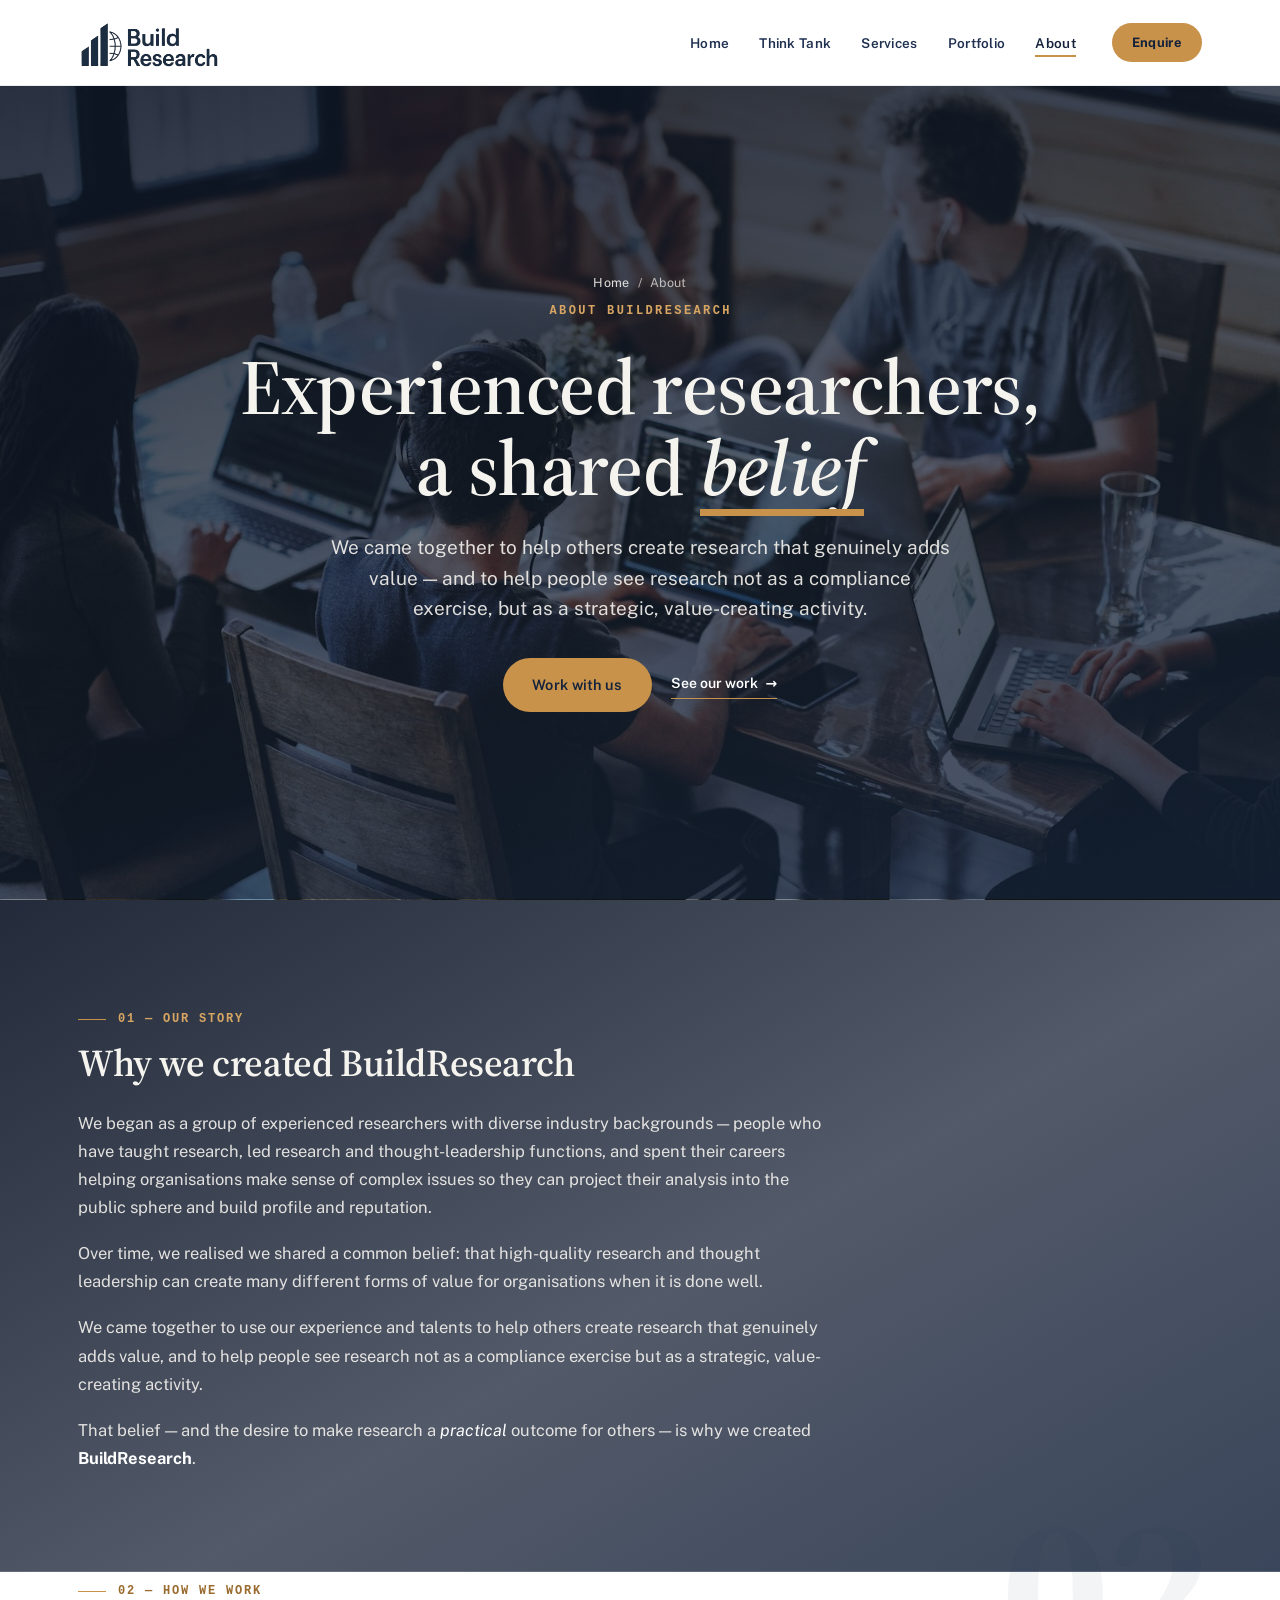
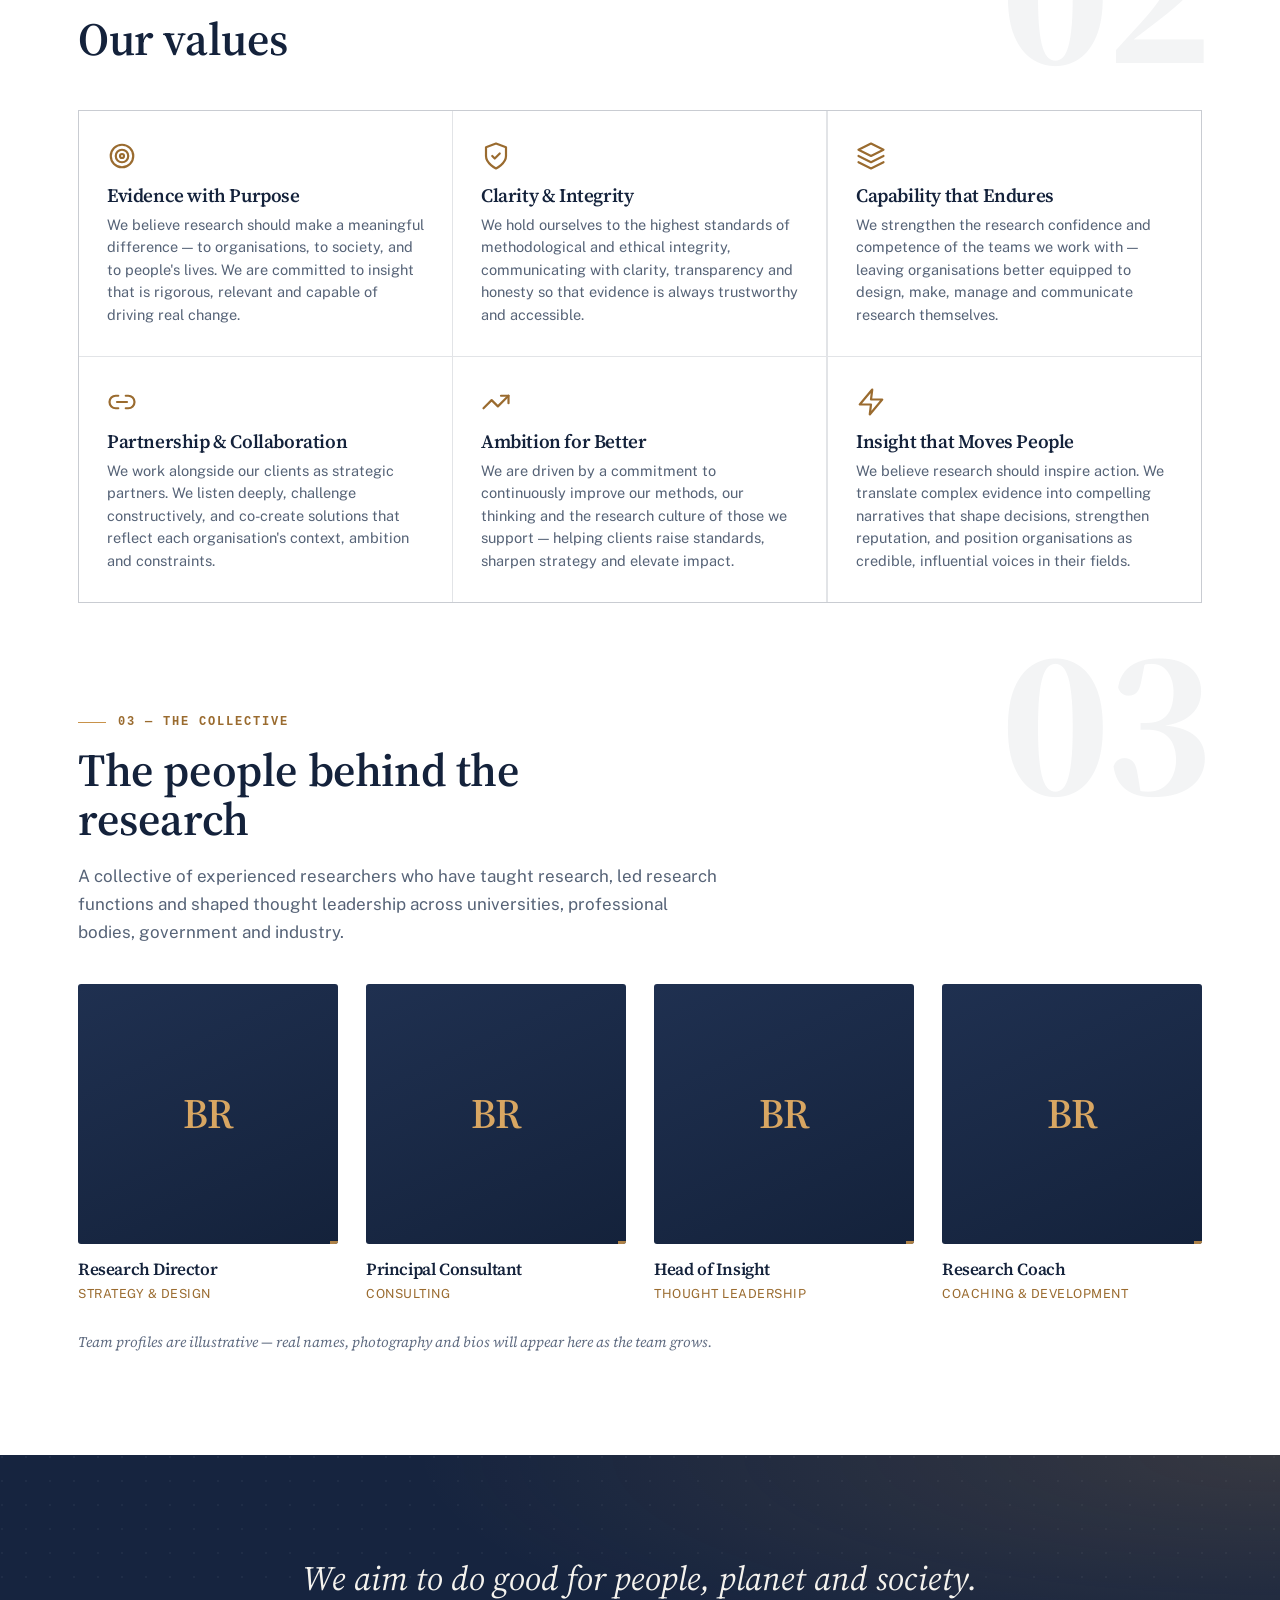
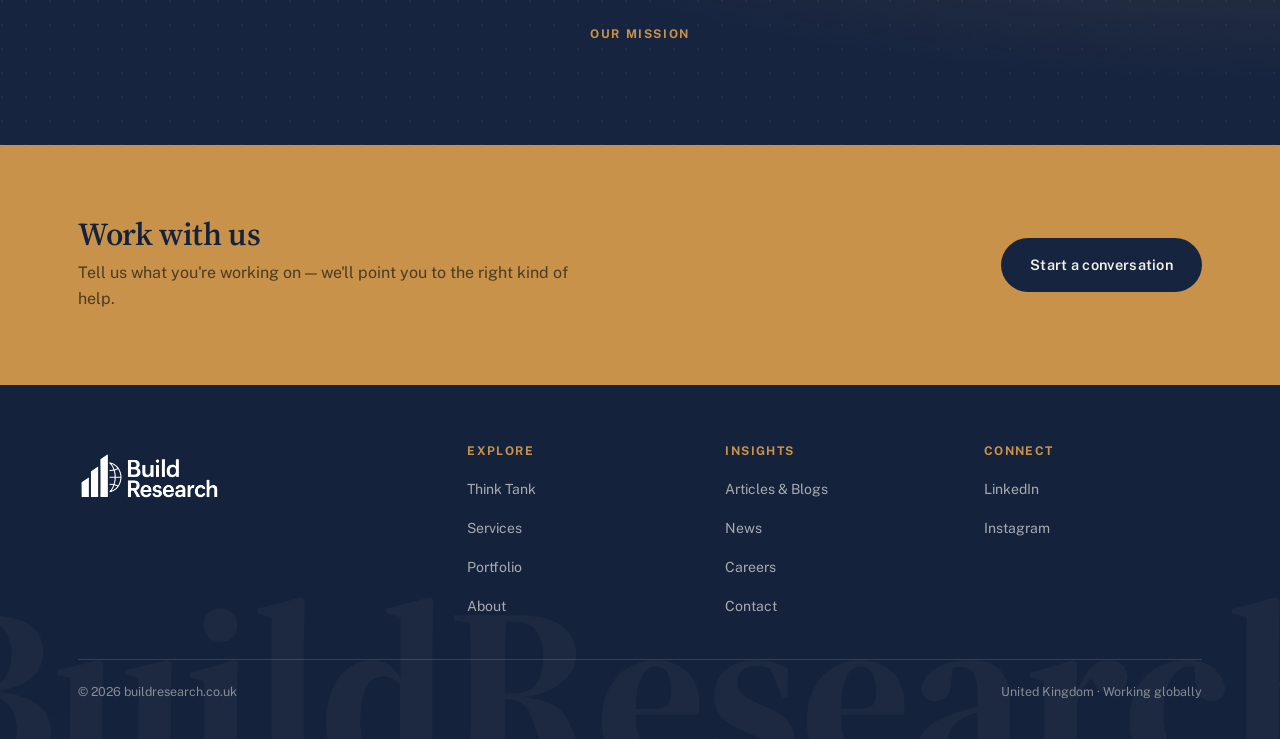
==== about.html @ b836cf0b "Initial commit: BuildResearch marketing site Static multi-page site (home, services, portfolio, abou" ====
<!DOCTYPE html>
<html lang="en">
<head>
  <meta charset="utf-8">
  <meta name="viewport" content="width=device-width, initial-scale=1">
  <title>About — BuildResearch</title>
  <meta name="description" content="Our story and values. BuildResearch began as a group of experienced researchers united by a belief: that high-quality research and thought leadership creates lasting value.">
  <meta name="theme-color" content="#16243F">
  <link rel="icon" href="assets/favicon.svg" type="image/svg+xml">
  <link rel="preconnect" href="https://fonts.googleapis.com">
  <link rel="preconnect" href="https://fonts.gstatic.com" crossorigin>
  <link rel="preload" as="image" href="assets/images/story.jpg" fetchpriority="high">
  <link href="https://fonts.googleapis.com/css2?family=Source+Serif+4:ital,opsz,wght@0,8..60,400;0,8..60,500;0,8..60,600;0,8..60,700;1,8..60,400;1,8..60,500&family=Public+Sans:wght@400;500;600;700&display=swap" rel="stylesheet">
  <link rel="stylesheet" href="css/styles.css">
</head>
<body>
  <a class="skip-link" href="#main">Skip to content</a>
  <div class="scroll-progress" aria-hidden="true"></div>

  <!-- ============ HEADER ============ -->
  <header class="site-header">
    <div class="container">
      <nav class="nav" aria-label="Primary">
        <a class="brand" href="index.html" aria-label="BuildResearch home">
          <img class="brand__logo" src="assets/logo.png" alt="BuildResearch logo" width="556" height="228">
        </a>
        <button class="nav__toggle" aria-label="Open menu" aria-controls="menu" aria-expanded="false">
          <span aria-hidden="true"></span>
        </button>
        <div class="nav__menu" id="menu">
          <ul class="nav__links">
            <li><a href="index.html">Home</a></li>
            <li><a href="think-tank.html">Think Tank</a></li>
            <li><a href="services.html">Services</a></li>
            <li><a href="portfolio.html">Portfolio</a></li>
            <li><a href="about.html" aria-current="page">About</a></li>
          </ul>
          <a class="nav__cta" href="contact.html">Enquire</a>
        </div>
      </nav>
    </div>
  </header>

  <main id="main">

    <!-- ============ HERO (centered, full-bleed image) ============ -->
    <section class="hero hero--center hero--image">
      <div class="container">
        <div class="hero__main">
          <p class="crumb"><a href="index.html">Home</a> <span aria-hidden="true">/</span> About</p>
          <p class="eyebrow">About BuildResearch</p>
          <h1 class="hero__title">Experienced researchers, a shared <span class="u-draw">belief</span></h1>
          <p class="hero__lead">We came together to help others create research that genuinely adds value — and to help people see research not as a compliance exercise, but as a strategic, value-creating activity.</p>
          <div class="hero__actions">
            <a class="btn btn--gold" href="contact.html">Work with us</a>
            <a class="link-gold link-gold--light" href="portfolio.html">See our work <span aria-hidden="true">→</span></a>
          </div>
        </div>
      </div>
    </section>

    <!-- ============ OUR STORY ============ -->
    <section class="section section--media" style="--bg:url('assets/images/whyus.jpg')">
      <div class="container">
        <div class="split split--media-right">
          <div class="reveal-left">
            <span class="s-index">01 — Our story</span>
            <h2 class="section-title" style="margin:14px 0 24px;">Why we created BuildResearch</h2>
            <div class="prose">
              <p>We began as a group of experienced researchers with diverse industry backgrounds — people who have taught research, led research and thought-leadership functions, and spent their careers helping organisations make sense of complex issues so they can project their analysis into the public sphere and build profile and reputation.</p>
              <p>Over time, we realised we shared a common belief: that high-quality research and thought leadership can create many different forms of value for organisations when it is done well.</p>
              <p>We came together to use our experience and talents to help others create research that genuinely adds value, and to help people see research not as a compliance exercise but as a strategic, value-creating activity.</p>
              <p>That belief — and the desire to make research a <em>practical</em> outcome for others — is why we created <strong>BuildResearch</strong>.</p>
            </div>
          </div>
        </div>
      </div>
    </section>

    <!-- ============ VALUES (icons) ============ -->
    <section class="section" style="padding-top:0;">
      <div class="container">
        <div class="s-head reveal">
          <div class="s-head__main">
            <span class="s-index">02 — How we work</span>
            <h2>Our values</h2>
          </div>
          <span class="s-ghost" aria-hidden="true">02</span>
        </div>
        <div class="values">
          <div class="value reveal">
            <span class="v-ic"><svg class="icon" viewBox="0 0 24 24" fill="none" stroke="currentColor" stroke-width="1.75" stroke-linecap="round" stroke-linejoin="round" aria-hidden="true"><circle cx="12" cy="12" r="9"/><circle cx="12" cy="12" r="5"/><circle cx="12" cy="12" r="1.6"/></svg></span>
            <h3>Evidence with Purpose</h3>
            <p>We believe research should make a meaningful difference — to organisations, to society, and to people's lives. We are committed to insight that is rigorous, relevant and capable of driving real change.</p>
          </div>
          <div class="value reveal" data-delay="1">
            <span class="v-ic"><svg class="icon" viewBox="0 0 24 24" fill="none" stroke="currentColor" stroke-width="1.75" stroke-linecap="round" stroke-linejoin="round" aria-hidden="true"><path d="M12 22s8-4 8-10V5l-8-3-8 3v7c0 6 8 10 8 10z"/><polyline points="9 12 11 14 15 10"/></svg></span>
            <h3>Clarity &amp; Integrity</h3>
            <p>We hold ourselves to the highest standards of methodological and ethical integrity, communicating with clarity, transparency and honesty so that evidence is always trustworthy and accessible.</p>
          </div>
          <div class="value reveal" data-delay="2">
            <span class="v-ic"><svg class="icon" viewBox="0 0 24 24" fill="none" stroke="currentColor" stroke-width="1.75" stroke-linecap="round" stroke-linejoin="round" aria-hidden="true"><polygon points="12 2 2 7 12 12 22 7 12 2"/><polyline points="2 17 12 22 22 17"/><polyline points="2 12 12 17 22 12"/></svg></span>
            <h3>Capability that Endures</h3>
            <p>We strengthen the research confidence and competence of the teams we work with — leaving organisations better equipped to design, make, manage and communicate research themselves.</p>
          </div>
          <div class="value reveal">
            <span class="v-ic"><svg class="icon" viewBox="0 0 24 24" fill="none" stroke="currentColor" stroke-width="1.75" stroke-linecap="round" stroke-linejoin="round" aria-hidden="true"><path d="M9 17H7A5 5 0 0 1 7 7h2"/><path d="M15 7h2a5 5 0 0 1 0 10h-2"/><line x1="8" y1="12" x2="16" y2="12"/></svg></span>
            <h3>Partnership &amp; Collaboration</h3>
            <p>We work alongside our clients as strategic partners. We listen deeply, challenge constructively, and co-create solutions that reflect each organisation's context, ambition and constraints.</p>
          </div>
          <div class="value reveal" data-delay="1">
            <span class="v-ic"><svg class="icon" viewBox="0 0 24 24" fill="none" stroke="currentColor" stroke-width="1.75" stroke-linecap="round" stroke-linejoin="round" aria-hidden="true"><polyline points="22 7 13.5 15.5 8.5 10.5 2 17"/><polyline points="16 7 22 7 22 13"/></svg></span>
            <h3>Ambition for Better</h3>
            <p>We are driven by a commitment to continuously improve our methods, our thinking and the research culture of those we support — helping clients raise standards, sharpen strategy and elevate impact.</p>
          </div>
          <div class="value reveal" data-delay="2">
            <span class="v-ic"><svg class="icon" viewBox="0 0 24 24" fill="none" stroke="currentColor" stroke-width="1.75" stroke-linecap="round" stroke-linejoin="round" aria-hidden="true"><polygon points="13 2 3 14 12 14 11 22 21 10 12 10 13 2"/></svg></span>
            <h3>Insight that Moves People</h3>
            <p>We believe research should inspire action. We translate complex evidence into compelling narratives that shape decisions, strengthen reputation, and position organisations as credible, influential voices in their fields.</p>
          </div>
        </div>
      </div>
    </section>

    <!-- ============ TEAM / COLLECTIVE ============ -->
    <section class="section" style="padding-top:0;">
      <div class="container">
        <div class="s-head reveal">
          <div class="s-head__main">
            <span class="s-index">03 — The collective</span>
            <h2>The people behind the research</h2>
          </div>
          <span class="s-ghost" aria-hidden="true">03</span>
        </div>
        <p class="reveal" style="max-width:640px; color:var(--body-soft); margin-top:-28px; margin-bottom:38px;">A collective of experienced researchers who have taught research, led research functions and shaped thought leadership across universities, professional bodies, government and industry.</p>
        <div class="team-grid">
          <div class="member reveal"><div class="avatar"><span>BR</span></div><h4>Research Director</h4><div class="role">Strategy &amp; design</div></div>
          <div class="member reveal" data-delay="1"><div class="avatar"><span>BR</span></div><h4>Principal Consultant</h4><div class="role">Consulting</div></div>
          <div class="member reveal" data-delay="2"><div class="avatar"><span>BR</span></div><h4>Head of Insight</h4><div class="role">Thought leadership</div></div>
          <div class="member reveal" data-delay="3"><div class="avatar"><span>BR</span></div><h4>Research Coach</h4><div class="role">Coaching &amp; development</div></div>
        </div>
        <p class="illus">Team profiles are illustrative — real names, photography and bios will appear here as the team grows.</p>
      </div>
    </section>

    <!-- ============ MISSION BAND ============ -->
    <section class="section band-navy">
      <div class="container">
        <div class="pullquote">
          <blockquote class="reveal" style="color:#F5F3EE;">We aim to do good for people, planet and society.</blockquote>
          <cite class="reveal" data-delay="1" style="color:var(--gold-500);">Our mission</cite>
        </div>
      </div>
    </section>

    <!-- ============ CTA ============ -->
    <section class="section--tight cta-gold">
      <div class="container cta-gold" style="padding-block:0;">
        <div class="reveal-left">
          <h2>Work with us</h2>
          <p>Tell us what you're working on — we'll point you to the right kind of help.</p>
        </div>
        <a class="btn btn--primary reveal-right" href="contact.html"><span>Start a conversation</span></a>
      </div>
    </section>

  </main>

  <!-- ============ FOOTER ============ -->
  <footer class="site-footer">
    <div class="container">
      <div class="footer__grid">
        <div class="footer__brand">
          <a class="brand" href="index.html" aria-label="BuildResearch home">
            <img class="brand__logo brand__logo--light" src="assets/logo.png" alt="BuildResearch logo" width="556" height="228">
          </a>
        </div>
        <div class="footer__col">
          <h4>Explore</h4>
          <ul>
            <li><a href="think-tank.html">Think Tank</a></li>
            <li><a href="services.html">Services</a></li>
            <li><a href="portfolio.html">Portfolio</a></li>
            <li><a href="about.html">About</a></li>
          </ul>
        </div>
        <div class="footer__col">
          <h4>Insights</h4>
          <ul>
            <li><a href="contact.html">Articles &amp; Blogs</a></li>
            <li><a href="contact.html">News</a></li>
            <li><a href="contact.html">Careers</a></li>
            <li><a href="contact.html">Contact</a></li>
          </ul>
        </div>
        <div class="footer__col">
          <h4>Connect</h4>
          <ul>
            <li><a href="https://www.linkedin.com" target="_blank" rel="noopener">LinkedIn</a></li>
            <li><a href="https://www.instagram.com" target="_blank" rel="noopener">Instagram</a></li>
          </ul>
        </div>
      </div>
      <div class="footer__bottom">
        <span>© <span data-year>2026</span> buildresearch.co.uk</span>
        <span>United Kingdom · Working globally</span>
      </div>
    </div>
  </footer>

  <script src="js/main.js" defer></script>
</body>
</html>
---- css/styles.css ----
/* =============================================================
   BuildResearch — "The Institute" design system
   Structured authority · Navy + Gold on white
   ============================================================= */

/* ---------- Design tokens ---------- */
:root {
  /* Brand palette */
  --navy-900: #14223B;
  --navy-800: #16243F;
  --navy-700: #1f3050;
  --navy-600: #2E3F5C;
  --navy-500: #3A5277;
  --navy-400: #5B6B82;
  --navy-300: #8595AC;
  --navy-200: #9AA4B5;

  --gold-600: #9A6B2F;        /* AA-contrast bronze for small text (≈4.9:1 on white) */
  --gold-500: #C8924A;
  --gold-400: #d8a662;

  /* Neutrals — page is pure white */
  --white: #ffffff;
  --paper: #ffffff;          /* main background — WHITE as requested */
  --tint: #f7f6f3;           /* very faint warm tint for occasional cards */
  --tint-cool: #f5f7fa;
  --line: rgba(20, 34, 59, 0.12);
  --line-strong: rgba(20, 34, 59, 0.18);

  --ink: #14223B;            /* headings */
  --body: #44516a;           /* body text */
  --body-soft: #566377;
  --muted: #5F6B80;           /* AA-contrast muted (≈5.7:1 on white) */

  /* Typography */
  --serif: 'Source Serif 4', Georgia, 'Times New Roman', serif;
  --sans: 'Public Sans', system-ui, -apple-system, 'Segoe UI', Roboto, sans-serif;
  --mono: ui-monospace, 'SF Mono', 'SFMono-Regular', Menlo, monospace;

  /* Layout */
  --container: 1180px;
  --container-narrow: 880px;
  --radius: 3px;
  --radius-pill: 30px;
  --header-h: 86px;

  /* Motion */
  --ease: cubic-bezier(0.22, 1, 0.36, 1);
  --shadow-sm: 0 2px 10px rgba(20, 34, 59, 0.08);
  --shadow-md: 0 14px 40px rgba(20, 34, 59, 0.12);
}

/* ---------- Reset ---------- */
*, *::before, *::after { box-sizing: border-box; }

html {
  scroll-behavior: smooth;
  -webkit-text-size-adjust: 100%;
}

body {
  margin: 0;
  background: var(--paper);
  color: var(--body);
  font-family: var(--sans);
  font-size: 17px;
  line-height: 1.65;
  -webkit-font-smoothing: antialiased;
  -moz-osx-font-smoothing: grayscale;
  overflow-x: hidden;
}

img { max-width: 100%; display: block; }
a { text-decoration: none; color: inherit; }
button { font-family: inherit; cursor: pointer; }

h1, h2, h3, h4 {
  font-family: var(--serif);
  color: var(--ink);
  font-weight: 600;
  line-height: 1.1;
  letter-spacing: -0.4px;
  margin: 0;
}

p { margin: 0; }

::selection { background: var(--gold-500); color: var(--navy-900); }

/* Visible keyboard focus (WCAG 2.2 — focus appearance) */
:focus-visible {
  outline: 2px solid var(--gold-500);
  outline-offset: 3px;
  border-radius: 2px;
}
.site-header a:focus-visible,
.site-header button:focus-visible { outline-color: var(--gold-400); }
/* Don't double-up the ring on text fields that already show a focus glow */
.field input:focus-visible,
.field select:focus-visible,
.field textarea:focus-visible { outline: none; }

/* ---------- Skip link (accessibility) ---------- */
.skip-link {
  position: absolute;
  left: -999px;
  top: 0;
  background: var(--navy-800);
  color: #fff;
  padding: 12px 20px;
  z-index: 200;
  border-radius: 0 0 var(--radius) 0;
}
.skip-link:focus { left: 0; }

/* ---------- Layout helpers ---------- */
.container {
  width: 100%;
  max-width: var(--container);
  margin-inline: auto;
  padding-inline: 28px;
}
.container--narrow { max-width: var(--container-narrow); }

.section { padding: clamp(56px, 8vw, 100px) 0; }
.section--tight { padding: clamp(40px, 6vw, 72px) 0; }

.eyebrow {
  font-family: var(--mono);
  font-size: 12px;
  font-weight: 700;
  letter-spacing: 2.4px;
  text-transform: uppercase;
  color: var(--gold-600);
  margin: 0;
}
.eyebrow--light { color: var(--gold-500); }

.lead {
  font-size: clamp(17px, 2.1vw, 19px);
  line-height: 1.62;
  color: var(--body);
}

.center { text-align: center; }
.mt-s { margin-top: 14px; }
.mt-m { margin-top: 24px; }
.mt-l { margin-top: 40px; }

/* ---------- Brand mark ---------- */
.mark {
  display: inline-flex;
  align-items: flex-end;
  gap: 2.5px;
  height: 22px;
}
.mark span {
  width: 3px;
  border-radius: 0.5px;
  display: block;
}
.mark span:nth-child(1) { height: 9px;  background: var(--navy-400); }
.mark span:nth-child(2) { height: 13px; background: var(--navy-300); }
.mark span:nth-child(3) { height: 17px; background: #fff; }
.mark span:nth-child(4) { height: 22px; background: var(--gold-500); }

/* Mark on light surfaces */
.mark--ink span:nth-child(1) { background: var(--navy-300); }
.mark--ink span:nth-child(2) { background: var(--navy-500); }
.mark--ink span:nth-child(3) { background: var(--navy-800); }
.mark--ink span:nth-child(4) { background: var(--gold-500); }

/* ---------- Buttons ---------- */
.btn {
  display: inline-flex;
  align-items: center;
  gap: 8px;
  font-size: 14.5px;
  font-weight: 600;
  letter-spacing: 0.3px;
  padding: 14px 28px;
  border-radius: var(--radius-pill);
  border: 1px solid transparent;
  transition: background 0.25s var(--ease), color 0.25s var(--ease),
              transform 0.25s var(--ease), box-shadow 0.25s var(--ease);
  will-change: transform;
}
.btn:hover { transform: translateY(-2px); }
.btn:active { transform: translateY(0); }

.btn--primary { background: var(--navy-800); color: #F3F1EC; }
.btn--primary:hover { background: var(--navy-700); box-shadow: var(--shadow-sm); }

.btn--gold { background: var(--gold-500); color: var(--navy-900); }
.btn--gold:hover { background: var(--gold-400); box-shadow: 0 10px 24px rgba(200, 146, 74, 0.32); }

.btn--ghost {
  background: transparent;
  color: var(--navy-800);
  border-color: var(--navy-800);
}
.btn--ghost:hover { background: var(--navy-800); color: #fff; }

.btn--on-navy { background: var(--gold-500); color: var(--navy-900); }
.btn--on-navy:hover { background: var(--gold-400); }

/* Text link with gold underline */
.link-gold {
  display: inline-flex;
  align-items: center;
  gap: 7px;
  font-size: 14px;
  font-weight: 600;
  color: var(--navy-800);
  border-bottom: 1px solid var(--gold-500);
  padding-bottom: 3px;
  transition: color 0.2s var(--ease), gap 0.2s var(--ease);
}
.link-gold:hover { color: var(--gold-600); gap: 11px; }
.link-gold--light { color: #fff; }
.link-gold--light:hover { color: var(--gold-400); }

/* =============================================================
   Header / Navigation
   ============================================================= */
.site-header {
  position: sticky;
  top: 0;
  z-index: 100;
  height: var(--header-h);
  background: rgba(255, 255, 255, 0.55);
  -webkit-backdrop-filter: blur(16px) saturate(160%);
          backdrop-filter: blur(16px) saturate(160%);
  border-bottom: 1px solid rgba(20, 34, 59, 0.08);
  transition: box-shadow 0.3s var(--ease), background 0.3s var(--ease);
}
/* Make the inner container fill the header so the nav can center vertically */
.site-header .container {
  height: 100%;
  display: flex;
  align-items: center;
}
.site-header.is-scrolled {
  background: rgba(255, 255, 255, 0.72);
  box-shadow: 0 6px 24px rgba(20, 34, 59, 0.10);
}

.nav {
  width: 100%;
  height: 100%;
  display: flex;
  align-items: center;
  justify-content: space-between;
  gap: 24px;
}

.brand {
  display: flex;
  align-items: center;
  gap: 11px;
  flex-shrink: 0;
}
.brand__name {
  font-family: var(--serif);
  font-size: 20px;
  font-weight: 600;
  color: #F5F3EE;
  letter-spacing: 0.2px;
}
.brand__logo {
  height: 58px;
  width: auto;
  display: block;
}
/* white version for the dark footer */
.brand__logo--light { filter: brightness(0) invert(1); }

.nav__menu {
  display: flex;
  align-items: center;
  gap: 36px;
}
.nav__links {
  display: flex;
  align-items: center;
  gap: 30px;
  list-style: none;
  margin: 0;
  padding: 0;
}
.nav__links a {
  font-size: 13.5px;
  font-weight: 600;
  letter-spacing: 0.3px;
  color: var(--navy-700);
  position: relative;
  padding: 6px 0;
  transition: color 0.2s var(--ease);
}
.nav__links a::after {
  content: "";
  position: absolute;
  left: 0;
  bottom: 0;
  width: 0;
  height: 2px;
  background: var(--gold-500);
  transition: width 0.28s var(--ease);
}
.nav__links a:hover,
.nav__links a[aria-current="page"] { color: var(--ink); }
.nav__links a:hover::after,
.nav__links a[aria-current="page"]::after { width: 100%; }

.nav__cta {
  font-size: 13px;
  font-weight: 700;
  letter-spacing: 0.3px;
  color: var(--navy-900) !important;
  background: var(--gold-500);
  padding: 9px 20px;
  border-radius: var(--radius-pill);
  transition: background 0.22s var(--ease), transform 0.22s var(--ease);
}
.nav__cta::after { display: none; }
.nav__cta:hover { background: var(--gold-400); transform: translateY(-1px); }

/* Hamburger */
.nav__toggle {
  display: none;
  width: 44px;
  height: 44px;
  background: transparent;
  border: 0;
  padding: 0;
  position: relative;
}
.nav__toggle span,
.nav__toggle span::before,
.nav__toggle span::after {
  content: "";
  position: absolute;
  left: 10px;
  width: 24px;
  height: 2px;
  background: var(--ink);
  border-radius: 2px;
  transition: transform 0.3s var(--ease), opacity 0.2s var(--ease);
}
.nav__toggle span { top: 21px; }
.nav__toggle span::before { top: -7px; }
.nav__toggle span::after { top: 7px; }
.nav__toggle.is-open span { background: transparent; }
.nav__toggle.is-open span::before { transform: translateY(7px) rotate(45deg); }
.nav__toggle.is-open span::after { transform: translateY(-7px) rotate(-45deg); }

/* =============================================================
   Hero (split)
   ============================================================= */
.hero {
  border-bottom: 1px solid var(--line);
  position: relative;
  overflow: hidden;
}
.hero__bg {
  position: absolute;
  inset: 0;
  width: 100%;
  height: 100%;
  z-index: 0;
  pointer-events: none;
  opacity: 0.9;
}
.hero__grid {
  display: grid;
  grid-template-columns: 1.35fr 1fr;
  position: relative;
  z-index: 1;
}
.hero__main { padding: clamp(56px, 7vw, 84px) clamp(28px, 4vw, 56px); }
.hero__title {
  font-size: clamp(40px, 6vw, 62px);
  line-height: 1.04;
  letter-spacing: -0.6px;
  margin-top: 22px;
}
.hero__lead {
  font-size: clamp(17px, 2.2vw, 19px);
  line-height: 1.62;
  color: var(--body);
  max-width: 540px;
  margin-top: 24px;
}
.hero__actions {
  display: flex;
  align-items: center;
  flex-wrap: wrap;
  gap: 20px;
  margin-top: 34px;
}
.hero__rule {
  height: 1px;
  background: var(--gold-500);
  opacity: 0.5;
  margin: 50px 0 18px;
}
.hero__tags {
  display: flex;
  flex-wrap: wrap;
  gap: 8px 22px;
  font-size: 11.5px;
  font-weight: 600;
  letter-spacing: 1.3px;
  text-transform: uppercase;
  color: var(--muted);
}
.hero__tags .dot { color: var(--gold-500); }

.hero__aside {
  position: relative;
  background:
    linear-gradient(155deg, rgba(20, 34, 59, 0.93) 0%, rgba(20, 34, 59, 0.80) 50%, rgba(22, 36, 63, 0.92) 100%),
    var(--navy-800) url("../assets/images/hero-aside.jpg") center / cover no-repeat;
  color: #F5F3EE;
  padding: clamp(48px, 6vw, 64px) clamp(28px, 3.5vw, 48px);
  display: flex;
  flex-direction: column;
  justify-content: center;
}
.hero__aside .mark { height: 40px; margin-bottom: 26px; }
.hero__aside .mark span { width: 7px; border-radius: 1px; }
.hero__aside .mark span:nth-child(1) { height: 16px; background: var(--navy-500); }
.hero__aside .mark span:nth-child(2) { height: 25px; background: var(--navy-400); }
.hero__aside .mark span:nth-child(3) { height: 33px; background: var(--navy-300); }
.hero__aside .mark span:nth-child(4) { height: 40px; background: var(--gold-500); }
.hero__statement {
  font-family: var(--serif);
  font-size: clamp(21px, 2.6vw, 25px);
  line-height: 1.4;
  font-weight: 400;
  color: #F5F3EE;
  margin-bottom: 30px;
}
.hero__list { border-top: 1px solid rgba(245, 243, 238, 0.16); }
.hero__list-item {
  display: flex;
  gap: 16px;
  align-items: center;
  padding: 17px 0;
  border-bottom: 1px solid rgba(245, 243, 238, 0.16);
}
.hero__list-item:last-child { border-bottom: 0; }
.hero__list-item .num {
  font-family: var(--serif);
  color: var(--gold-500);
  font-size: 14px;
  width: 24px;
}
.hero__list-item .label {
  font-size: 14.5px;
  font-weight: 600;
  color: #EDEAE2;
}

/* =============================================================
   Generic section heading row
   ============================================================= */
.head-row {
  display: flex;
  align-items: flex-end;
  justify-content: space-between;
  gap: 24px;
  margin-bottom: 44px;
}
.head-row h2 {
  font-size: clamp(28px, 4vw, 38px);
  margin-top: 14px;
}
.section-title {
  font-size: clamp(28px, 4vw, 38px);
}

/* Prose statement block */
.statement {
  max-width: 820px;
  margin-inline: auto;
  text-align: center;
}
.statement p + p { margin-top: 20px; }
.statement p {
  font-size: clamp(17px, 2.1vw, 19px);
  line-height: 1.66;
  color: var(--body);
}

/* =============================================================
   "What we do" — numbered grid
   ============================================================= */
.do-grid {
  display: grid;
  grid-template-columns: repeat(3, 1fr);
  border-top: 1px solid var(--line-strong);
}
.do-cell {
  padding: 34px 30px 36px;
  border-right: 1px solid var(--line);
  transition: background 0.3s var(--ease);
}
.do-cell:first-child { padding-left: 0; }
.do-cell:last-child { padding-right: 0; border-right: 0; }
.do-cell:hover { background: var(--tint); }
.do-cell .num {
  font-family: var(--serif);
  font-size: 30px;
  color: var(--gold-500);
  margin-bottom: 16px;
}
.do-cell h3 {
  font-size: 22px;
  margin-bottom: 12px;
}
.do-cell p {
  font-size: 15px;
  line-height: 1.6;
  color: var(--body-soft);
}
.do-cell .link-gold { margin-top: 18px; }

/* =============================================================
   Navy feature band
   ============================================================= */
.band-navy {
  background: var(--navy-800);
  color: #F5F3EE;
}
.band-navy .band__grid {
  display: grid;
  grid-template-columns: 1fr 1.3fr;
  gap: 54px;
  align-items: center;
}
.band-navy h2 {
  font-size: clamp(28px, 4vw, 36px);
  line-height: 1.12;
  color: #F5F3EE;
}
.band-navy p {
  font-size: clamp(16px, 2vw, 17px);
  line-height: 1.66;
  color: rgba(245, 243, 238, 0.82);
  margin-bottom: 22px;
}

/* =============================================================
   Values grid (6 cells)
   ============================================================= */
.values {
  display: grid;
  grid-template-columns: repeat(3, 1fr);
  gap: 1px;
  background: var(--line);
  border: 1px solid var(--line);
}
.value {
  background: var(--white);
  padding: 30px 28px;
  transition: background 0.3s var(--ease), transform 0.3s var(--ease);
}
.value:hover { background: var(--tint); }
.value .rn {
  font-family: var(--serif);
  color: var(--gold-500);
  font-size: 15px;
  margin-bottom: 10px;
}
.value h3 {
  font-size: 19px;
  margin-bottom: 8px;
}
.value p {
  font-size: 14.5px;
  line-height: 1.55;
  color: var(--body-soft);
}

/* =============================================================
   Work / portfolio cards
   ============================================================= */
.work-grid {
  display: grid;
  grid-template-columns: repeat(3, 1fr);
  gap: 26px;
}
.work-grid--2 { grid-template-columns: repeat(2, 1fr); }
.work {
  display: block;
  transition: transform 0.3s var(--ease);
}
a.work:hover { transform: translateY(-4px); }
.work__media {
  aspect-ratio: 4 / 3;
  border: 1px solid var(--line);
  background: repeating-linear-gradient(135deg, #EAE6DD 0 11px, #F1EDE4 11px 22px);
  display: flex;
  align-items: flex-end;
  padding: 14px;
  overflow: hidden;
  position: relative;
}
.work__media .tag-ghost {
  font-family: var(--mono);
  font-size: 10.5px;
  letter-spacing: 1px;
  text-transform: uppercase;
  color: var(--navy-200);
}
.work__media--navy {
  background: var(--navy-800);
  align-items: center;
  justify-content: center;
}
.work__bars {
  display: inline-flex;
  align-items: flex-end;
  gap: 7px;
  height: 84px;
}
.work__bars span { width: 15px; display: block; }
.work__bars span:nth-child(1) { height: 30px; background: var(--navy-600); }
.work__bars span:nth-child(2) { height: 48px; background: var(--navy-500); }
.work__bars span:nth-child(3) { height: 66px; background: var(--navy-400); }
.work__bars span:nth-child(4) { height: 84px; background: var(--gold-500); }
.work__kicker {
  font-size: 11px;
  font-weight: 700;
  letter-spacing: 1.4px;
  text-transform: uppercase;
  color: var(--gold-600);
  margin: 16px 0 7px;
}
.work h3 {
  font-size: 19px;
  line-height: 1.25;
}
.work h3.is-placeholder { color: var(--navy-200); }

/* =============================================================
   Gold CTA band
   ============================================================= */
.cta-gold {
  background: var(--gold-500);
  display: flex;
  align-items: center;
  justify-content: space-between;
  gap: 30px;
  flex-wrap: wrap;
}
.cta-gold h2 {
  font-size: clamp(26px, 3.4vw, 32px);
  color: var(--navy-900);
}
.cta-gold p {
  font-size: 16px;
  color: #3a2f1a;
  opacity: 0.88;
  margin-top: 8px;
  max-width: 520px;
}

/* Centered CTA */
.cta-center { text-align: center; }
.cta-center h2 {
  font-size: clamp(36px, 6vw, 60px);
  letter-spacing: -1px;
}
.cta-center p {
  font-size: 18px;
  color: var(--body);
  max-width: 460px;
  margin: 22px auto 0;
}

/* =============================================================
   Page hero (interior pages)
   ============================================================= */
.page-hero {
  border-bottom: 1px solid var(--line);
  padding: clamp(54px, 7vw, 88px) 0 clamp(40px, 5vw, 60px);
}
.page-hero h1 {
  font-size: clamp(38px, 6vw, 60px);
  line-height: 1.05;
  margin-top: 18px;
  max-width: 14ch;
}
.page-hero .lead { max-width: 620px; margin-top: 24px; }
.page-hero--center { text-align: center; }
.page-hero--center h1,
.page-hero--center .lead { margin-inline: auto; }
.page-hero--center .lead { max-width: 680px; }

/* Breadcrumb-ish meta */
.crumb {
  display: flex;
  gap: 8px;
  font-size: 12.5px;
  color: var(--muted);
  letter-spacing: 0.3px;
}
.crumb a:hover { color: var(--navy-800); }

/* =============================================================
   Two-column prose (story)
   ============================================================= */
.split {
  display: grid;
  grid-template-columns: 1fr 1fr;
  gap: clamp(36px, 5vw, 64px);
  align-items: start;
}
.split--media-right { grid-template-columns: 1.05fr 0.95fr; }
.prose p { margin-bottom: 18px; font-size: 16.5px; line-height: 1.7; color: var(--body); }
.prose p:last-child { margin-bottom: 0; }
.prose strong { color: var(--ink); }

.figure {
  background: var(--navy-800);
  border-radius: var(--radius);
  aspect-ratio: 4 / 3;
  display: flex;
  align-items: center;
  justify-content: center;
  overflow: hidden;
}
.figure__bars {
  display: inline-flex;
  align-items: flex-end;
  gap: 10px;
  height: 130px;
}
.figure__bars span { width: 22px; display: block; border-radius: 1px; }
.figure__bars span:nth-child(1) { height: 50px; background: var(--navy-600); }
.figure__bars span:nth-child(2) { height: 80px; background: var(--navy-500); }
.figure__bars span:nth-child(3) { height: 105px; background: var(--navy-300); }
.figure__bars span:nth-child(4) { height: 130px; background: var(--gold-500); }

/* Feature list (services detail) */
.feature {
  display: grid;
  grid-template-columns: 90px 1fr;
  gap: clamp(20px, 3vw, 40px);
  padding: clamp(30px, 4vw, 44px) 0;
  border-top: 1px solid var(--line);
  align-items: start;
}
.feature:last-child { border-bottom: 1px solid var(--line); }
.feature__num {
  font-family: var(--serif);
  font-size: clamp(30px, 4vw, 40px);
  color: var(--gold-500);
}
.feature__body h3 {
  font-size: clamp(22px, 3vw, 27px);
  margin-bottom: 14px;
}
.feature__body p { font-size: 16px; line-height: 1.65; color: var(--body-soft); margin-bottom: 14px; }
.feature__list {
  list-style: none;
  padding: 0;
  margin: 18px 0 0;
  display: grid;
  grid-template-columns: repeat(2, minmax(0, 1fr));
  gap: 10px 28px;
}
.feature__list li {
  position: relative;
  padding-left: 20px;
  font-size: 14.5px;
  color: var(--body-soft);
}
.feature__list li::before {
  content: "";
  position: absolute;
  left: 0;
  top: 9px;
  width: 7px;
  height: 7px;
  background: var(--gold-500);
  border-radius: 1px;
}

/* Pull quote */
.pullquote {
  text-align: center;
  max-width: 880px;
  margin-inline: auto;
}
.pullquote .q {
  font-family: var(--serif);
  font-size: 56px;
  line-height: 0;
  color: var(--gold-500);
  height: 28px;
  display: block;
}
.pullquote blockquote {
  font-family: var(--serif);
  font-weight: 400;
  font-style: italic;
  font-size: clamp(24px, 3.4vw, 34px);
  line-height: 1.36;
  color: var(--ink);
  margin: 0;
}
.pullquote cite {
  display: block;
  font-style: normal;
  font-size: 12px;
  font-weight: 700;
  letter-spacing: 1.6px;
  text-transform: uppercase;
  color: var(--muted);
  margin-top: 24px;
}

/* Stat strip */
.stats {
  display: grid;
  grid-template-columns: repeat(4, 1fr);
  gap: 1px;
  background: var(--line);
  border: 1px solid var(--line);
}
.stat { background: #fff; padding: 28px 24px; text-align: center; }
.stat__num {
  font-family: var(--serif);
  font-size: clamp(30px, 4vw, 40px);
  color: var(--navy-800);
  line-height: 1;
}
.stat__num span { color: var(--gold-500); }
.stat__label {
  font-size: 12.5px;
  font-weight: 600;
  letter-spacing: 0.6px;
  color: var(--muted);
  margin-top: 10px;
}

/* =============================================================
   Contact form
   ============================================================= */
.contact-grid {
  display: grid;
  grid-template-columns: 1fr 1.25fr;
  gap: clamp(36px, 5vw, 64px);
  align-items: start;
}
.contact-info h3 { font-size: 21px; margin-bottom: 8px; }
.contact-info .info-block { padding: 22px 0; border-bottom: 1px solid var(--line); }
.contact-info .info-block:first-of-type { border-top: 1px solid var(--line); }
.contact-info .info-label {
  font-size: 11.5px;
  font-weight: 700;
  letter-spacing: 1.4px;
  text-transform: uppercase;
  color: var(--gold-600);
  margin-bottom: 6px;
}
.contact-info .info-value { font-size: 16px; color: var(--ink); }
.contact-info a.info-value:hover { color: var(--gold-600); }

.form { display: grid; gap: 20px; }
.form .row { display: grid; grid-template-columns: 1fr 1fr; gap: 20px; }
.field { display: grid; gap: 7px; }
.field label {
  font-size: 12.5px;
  font-weight: 700;
  letter-spacing: 0.6px;
  text-transform: uppercase;
  color: var(--body);
}
.field input,
.field select,
.field textarea {
  font-family: inherit;
  font-size: 16px;
  color: var(--ink);
  background: #fff;
  border: 1px solid var(--line-strong);
  border-radius: var(--radius);
  padding: 13px 15px;
  transition: border-color 0.2s var(--ease), box-shadow 0.2s var(--ease);
}
.field textarea { resize: vertical; min-height: 140px; }
.field input:focus,
.field select:focus,
.field textarea:focus {
  outline: none;
  border-color: var(--gold-500);
  box-shadow: 0 0 0 3px rgba(200, 146, 74, 0.16);
}
.field .err { color: #b3402f; font-size: 13px; display: none; }
.field.is-error input,
.field.is-error select,
.field.is-error textarea { border-color: #b3402f; }
.field.is-error .err { display: block; }

.form__note { font-size: 13.5px; color: var(--muted); }
.form__success {
  display: none;
  background: var(--tint);
  border: 1px solid var(--line);
  border-left: 3px solid var(--gold-500);
  padding: 22px 24px;
  border-radius: var(--radius);
}
.form__success.is-visible { display: block; }
.form__success h3 { font-size: 20px; margin-bottom: 6px; }

/* =============================================================
   Footer
   ============================================================= */
.site-footer {
  background: var(--navy-900);
  color: rgba(245, 243, 238, 0.66);
  padding: clamp(48px, 6vw, 60px) 0 36px;
}
.footer__grid {
  display: grid;
  grid-template-columns: 1.6fr 1fr 1fr 1fr;
  gap: 40px;
  padding-bottom: 40px;
  border-bottom: 1px solid rgba(245, 243, 238, 0.14);
}
.footer__brand .brand__name { color: #F5F3EE; }
.footer__tagline {
  font-family: var(--serif);
  font-style: italic;
  font-size: 16px;
  color: rgba(245, 243, 238, 0.7);
  margin-top: 16px;
  max-width: 300px;
}
.footer__col h4 {
  font-family: var(--sans);
  font-size: 12px;
  font-weight: 700;
  letter-spacing: 1.4px;
  text-transform: uppercase;
  color: var(--gold-500);
  margin-bottom: 16px;
}
.footer__col ul { list-style: none; margin: 0; padding: 0; display: grid; gap: 11px; }
.footer__col a {
  font-size: 14px;
  color: rgba(245, 243, 238, 0.66);
  transition: color 0.2s var(--ease);
}
.footer__col a:hover { color: #fff; }
.footer__bottom {
  display: flex;
  justify-content: space-between;
  gap: 16px;
  flex-wrap: wrap;
  padding-top: 22px;
  font-size: 12.5px;
  color: rgba(245, 243, 238, 0.5);
}

/* =============================================================
   Scroll-reveal animations
   ============================================================= */
.reveal {
  opacity: 0;
  transform: translateY(24px);
  transition: opacity 0.7s var(--ease), transform 0.7s var(--ease);
  will-change: opacity, transform;
}
.reveal.is-in { opacity: 1; transform: none; }
.reveal[data-delay="1"] { transition-delay: 0.08s; }
.reveal[data-delay="2"] { transition-delay: 0.16s; }
.reveal[data-delay="3"] { transition-delay: 0.24s; }
.reveal[data-delay="4"] { transition-delay: 0.32s; }
.reveal[data-delay="5"] { transition-delay: 0.40s; }

/* =============================================================
   Responsive
   ============================================================= */
@media (max-width: 1000px) {
  .hero__grid { grid-template-columns: 1fr; }
  .hero__aside { order: -1; }
  .band-navy .band__grid { grid-template-columns: 1fr; gap: 28px; }
  .footer__grid { grid-template-columns: 1fr 1fr; gap: 32px; }
}

@media (max-width: 860px) {
  :root { --header-h: 70px; }
  .brand__logo { height: 46px; }

  /* A backdrop-filter on the header would trap the fixed menu inside the bar,
     so on mobile the header is solid (no filter) and the menu owns the blur. */
  .site-header {
    background: rgba(255, 255, 255, 0.92);
    -webkit-backdrop-filter: none;
            backdrop-filter: none;
  }
  .site-header.is-scrolled { background: rgba(255, 255, 255, 0.96); }

  /* Mobile nav — full-screen glass overlay */
  .nav__toggle { display: block; }
  .nav__menu {
    position: fixed;
    inset: var(--header-h) 0 0 0;
    z-index: 90;
    background: rgba(255, 255, 255, 0.97);
    -webkit-backdrop-filter: blur(22px) saturate(150%);
            backdrop-filter: blur(22px) saturate(150%);
    flex-direction: column;
    align-items: stretch;
    justify-content: flex-start;
    gap: 0;
    padding: clamp(18px, 4vw, 32px) clamp(24px, 6vw, 44px) 40px;
    transform: translateX(100%);
    transition: transform 0.4s var(--ease);
    overflow-y: auto;
  }
  .nav__menu.is-open { transform: translateX(0); }
  .nav__links {
    flex-direction: column;
    align-items: stretch;
    gap: 0;
    width: 100%;
  }
  .nav__links li { border-bottom: 1px solid var(--line); }
  .nav__links a {
    display: flex;
    align-items: center;
    justify-content: space-between;
    padding: 19px 2px;
    font-size: 20px;
    font-weight: 600;
    color: var(--navy-800);
  }
  .nav__links a::after {            /* repurpose the underline pseudo as a chevron */
    content: "\203A";
    position: static;
    width: auto;
    height: auto;
    background: none;
    color: var(--navy-300);
    font-size: 24px;
    line-height: 1;
    transition: color 0.2s var(--ease), transform 0.2s var(--ease);
  }
  .nav__links a:hover,
  .nav__links a[aria-current="page"] { color: var(--gold-600); }
  .nav__links a:hover::after,
  .nav__links a[aria-current="page"]::after { color: var(--gold-500); transform: translateX(4px); }

  /* staggered entrance when the menu opens */
  .nav__menu.is-open .nav__links li,
  .nav__menu.is-open .nav__cta { animation: navItem 0.5s var(--ease) both; }
  .nav__menu.is-open .nav__links li:nth-child(1) { animation-delay: 0.05s; }
  .nav__menu.is-open .nav__links li:nth-child(2) { animation-delay: 0.10s; }
  .nav__menu.is-open .nav__links li:nth-child(3) { animation-delay: 0.15s; }
  .nav__menu.is-open .nav__links li:nth-child(4) { animation-delay: 0.20s; }
  .nav__menu.is-open .nav__links li:nth-child(5) { animation-delay: 0.25s; }
  .nav__menu.is-open .nav__cta { animation-delay: 0.32s; }
  @keyframes navItem {
    from { opacity: 0; transform: translateX(18px); }
    to   { opacity: 1; transform: none; }
  }

  .nav__cta {
    margin-top: 28px;
    text-align: center;
    padding: 16px 18px;
    font-size: 16px;
    border-radius: var(--radius-pill);
  }

  .do-grid { grid-template-columns: 1fr; }
  .do-cell { padding: 28px 0; border-right: 0; border-bottom: 1px solid var(--line); }
  .do-cell:last-child { border-bottom: 0; }

  .values { grid-template-columns: 1fr; }
  .work-grid, .work-grid--2 { grid-template-columns: 1fr; gap: 30px; }
  .split, .split--media-right { grid-template-columns: 1fr; }
  .contact-grid { grid-template-columns: 1fr; }
  .stats { grid-template-columns: 1fr 1fr; }
  .feature { grid-template-columns: 1fr; gap: 12px; }
  .feature__list { grid-template-columns: 1fr; }
  .head-row { flex-direction: column; align-items: flex-start; gap: 14px; }
  .cta-gold { text-align: left; }

  .body-lock { overflow: hidden; }
}

@media (max-width: 480px) {
  body { font-size: 16px; }
  .container { padding-inline: 20px; }
  .footer__grid { grid-template-columns: 1fr; gap: 28px; }
  .hero__actions .btn { width: 100%; justify-content: center; }
  .stats { grid-template-columns: 1fr; }
}

/* =============================================================
   Scroll progress bar
   ============================================================= */
.scroll-progress {
  position: fixed;
  top: 0;
  left: 0;
  height: 3px;
  width: 100%;
  transform: scaleX(0);
  transform-origin: 0 50%;
  background: linear-gradient(90deg, var(--gold-500), var(--gold-400));
  z-index: 200;
  pointer-events: none;
}

/* =============================================================
   Media / images — brand-cohesive treatment
   ============================================================= */
.media {
  position: relative;
  overflow: hidden;
  border-radius: var(--radius);
  background: var(--navy-800);
}
.media img {
  width: 100%;
  height: 100%;
  object-fit: cover;
  display: block;
  transition: transform 0.9s var(--ease), filter 0.6s var(--ease);
  will-change: transform;
}
.media--4x3 { aspect-ratio: 4 / 3; }
.media--16x10 { aspect-ratio: 16 / 10; }
.media--16x9 { aspect-ratio: 16 / 9; }
.media--3x2 { aspect-ratio: 3 / 2; }

/* Navy duotone wash to keep photography on-brand */
.media--duotone::after {
  content: "";
  position: absolute;
  inset: 0;
  background: linear-gradient(150deg, rgba(20, 34, 59, 0.42), rgba(20, 34, 59, 0.12) 55%, rgba(200, 146, 74, 0.18));
  mix-blend-mode: multiply;
  pointer-events: none;
  transition: opacity 0.6s var(--ease);
}
.media--frame { border: 1px solid var(--line); }

/* Corner accent bar on figures */
.media--accent::before {
  content: "";
  position: absolute;
  left: 0;
  bottom: 0;
  width: 64px;
  height: 4px;
  background: var(--gold-500);
  z-index: 2;
}

/* Hover zoom when inside an interactive card */
a.work:hover .media img,
.work:hover .media img,
.insight:hover .media img { transform: scale(1.05); }
a.work:hover .media--duotone::after,
.insight:hover .media--duotone::after { opacity: 0.7; }

/* Image clip-reveal animation */
.reveal-img { clip-path: inset(0 0 100% 0); transition: clip-path 0.9s var(--ease); }
.reveal-img.is-in { clip-path: inset(0 0 0 0); }

/* Parallax target (subtle, JS-driven) */
.parallax { will-change: transform; }

/* =============================================================
   Story / figure media (replaces abstract bar figure usage)
   ============================================================= */
.figure-img {
  position: relative;
  aspect-ratio: 4 / 3;
  border-radius: var(--radius);
  overflow: hidden;
  box-shadow: var(--shadow-md);
}
.figure-img img { width: 100%; height: 100%; object-fit: cover; display: block; }
.figure-img::after {
  content: "";
  position: absolute;
  inset: 0;
  background: linear-gradient(160deg, rgba(20, 34, 59, 0.18), rgba(20, 34, 59, 0));
}
.figure-img__badge {
  position: absolute;
  left: 0;
  bottom: 0;
  background: var(--navy-800);
  color: #F5F3EE;
  font-size: 12px;
  font-weight: 700;
  letter-spacing: 1.2px;
  text-transform: uppercase;
  padding: 12px 18px;
  z-index: 2;
}
.figure-img__badge b { color: var(--gold-500); font-weight: 700; }

/* =============================================================
   Process / approach
   ============================================================= */
.process {
  display: grid;
  grid-template-columns: repeat(4, 1fr);
  gap: 0;
  counter-reset: step;
  border-top: 1px solid var(--line-strong);
}
.step {
  padding: 32px 26px 30px 0;
  border-right: 1px solid var(--line);
  position: relative;
}
.step:last-child { border-right: 0; padding-right: 0; }
.step:not(:first-child) { padding-left: 26px; }
.step__n {
  font-family: var(--serif);
  font-size: 15px;
  font-weight: 600;
  color: var(--gold-600);
  letter-spacing: 1px;
  display: inline-flex;
  align-items: center;
  gap: 10px;
  margin-bottom: 16px;
}
.step__n::before {
  content: "";
  width: 26px;
  height: 1px;
  background: var(--gold-500);
}
.step h3 { font-size: 20px; margin-bottom: 10px; }
.step p { font-size: 14.5px; line-height: 1.55; color: var(--body-soft); }

/* =============================================================
   Insights (editorial cards)
   ============================================================= */
.insights {
  display: grid;
  grid-template-columns: repeat(3, 1fr);
  gap: 30px;
}
.insight { display: block; }
a.insight { transition: transform 0.4s var(--ease); }
a.insight:hover { transform: translateY(-4px); }
.insight .media { margin-bottom: 18px; }
.insight__kicker {
  font-size: 11px;
  font-weight: 700;
  letter-spacing: 1.4px;
  text-transform: uppercase;
  color: var(--gold-600);
  margin-bottom: 9px;
}
.insight h3 { font-size: 21px; line-height: 1.24; margin-bottom: 9px; }
.insight p { font-size: 14.5px; line-height: 1.55; color: var(--body-soft); }
.insight .read {
  display: inline-flex;
  align-items: center;
  gap: 7px;
  margin-top: 14px;
  font-size: 13px;
  font-weight: 600;
  color: var(--navy-800);
  transition: gap 0.2s var(--ease), color 0.2s var(--ease);
}
.insight:hover .read { gap: 11px; color: var(--gold-600); }

/* =============================================================
   Logos / credibility strip
   ============================================================= */
.cred {
  display: flex;
  align-items: center;
  justify-content: center;
  flex-wrap: wrap;
  gap: 18px 40px;
  padding: 8px 0;
}
.cred span {
  font-family: var(--serif);
  font-size: clamp(16px, 2.2vw, 21px);
  font-weight: 600;
  color: var(--navy-400);
  letter-spacing: 0.2px;
  transition: color 0.3s var(--ease);
}
.cred span:hover { color: var(--navy-700); }

/* Count-up number affordance */
.stat__num[data-count] { font-variant-numeric: tabular-nums; }

/* =============================================================
   Services hero thumbnail strip
   ============================================================= */
.svc-thumbs {
  display: grid;
  grid-template-columns: repeat(3, 1fr);
  gap: 24px;
}
.svc-thumb .media { margin-bottom: 16px; }
.svc-thumb h3 { font-size: 19px; }

/* =============================================================
   Refined motion — smoother, layered reveals
   ============================================================= */
.reveal { transition-duration: 0.8s; }
.reveal-left { opacity: 0; transform: translateX(-26px); transition: opacity 0.8s var(--ease), transform 0.8s var(--ease); }
.reveal-left.is-in { opacity: 1; transform: none; }
.reveal-right { opacity: 0; transform: translateX(26px); transition: opacity 0.8s var(--ease), transform 0.8s var(--ease); }
.reveal-right.is-in { opacity: 1; transform: none; }
.reveal-scale { opacity: 0; transform: scale(0.96); transition: opacity 0.8s var(--ease), transform 0.8s var(--ease); }
.reveal-scale.is-in { opacity: 1; transform: none; }

/* Hero entrance — fade/rise on load */
.hero__main > * { animation: heroRise 0.9s var(--ease) both; }
.hero__main > *:nth-child(1) { animation-delay: 0.05s; }
.hero__main > *:nth-child(2) { animation-delay: 0.15s; }
.hero__main > *:nth-child(3) { animation-delay: 0.25s; }
.hero__main > *:nth-child(4) { animation-delay: 0.35s; }
.hero__main > *:nth-child(5) { animation-delay: 0.45s; }
.hero__main > *:nth-child(6) { animation-delay: 0.55s; }
.hero__aside > * { animation: heroFade 1s var(--ease) both; animation-delay: 0.35s; }
@keyframes heroRise {
  from { opacity: 0; transform: translateY(20px); }
  to   { opacity: 1; transform: none; }
}
@keyframes heroFade {
  from { opacity: 0; }
  to   { opacity: 1; }
}

/* Gentle float for the brand mark in the aside */
.hero__aside .mark { animation: floaty 6s ease-in-out infinite; }
@keyframes floaty {
  0%, 100% { transform: translateY(0); }
  50%      { transform: translateY(-5px); }
}

/* Link arrows nudge */
.link-gold span, .nav__cta { transition: transform 0.2s var(--ease), background 0.22s var(--ease); }

/* =============================================================
   Responsive — new components
   ============================================================= */
@media (max-width: 1000px) {
  .process { grid-template-columns: repeat(2, 1fr); }
  .step { border-bottom: 1px solid var(--line); }
  .step:nth-child(2) { border-right: 0; padding-right: 0; }
  .step:nth-child(3) { padding-left: 0; }
}
@media (max-width: 860px) {
  .insights { grid-template-columns: 1fr; gap: 34px; }
  .svc-thumbs { grid-template-columns: 1fr; gap: 30px; }
  .process { grid-template-columns: 1fr; }
  .step { border-right: 0; padding: 26px 0; }
  .step:nth-child(2) { padding-left: 0; }
  .hero__aside { animation: none; }
}

/* =============================================================================
   ░░  V3 — EDITORIAL DESIGN LANGUAGE  ░░
   Signature motifs that give the brand personality:
   data-bars · ghost numerals · blueprint grid · marquee · depth
   ============================================================================= */

body { font-optical-sizing: auto; }
.hero__title, .page-hero h1 { font-variation-settings: "opsz" 60; }
.section-title, .head-row h2, .s-head h2, .band-navy h2 { font-variation-settings: "opsz" 40; }

/* ---------- Blueprint dot-grid (editorial research texture) ---------- */
.hero::before {
  content: "";
  position: absolute;
  inset: 0;
  z-index: 0;
  pointer-events: none;
  background-image: radial-gradient(rgba(20, 34, 59, 0.07) 1px, transparent 1.4px);
  background-size: 24px 24px;
  -webkit-mask-image: linear-gradient(100deg, #000 0%, #000 42%, transparent 64%);
          mask-image: linear-gradient(100deg, #000 0%, #000 42%, transparent 64%);
}

/* Interior page heroes share the blueprint texture */
.page-hero { position: relative; }
.page-hero::before {
  content: "";
  position: absolute;
  inset: 0;
  z-index: 0;
  pointer-events: none;
  background-image: radial-gradient(rgba(20, 34, 59, 0.06) 1px, transparent 1.4px);
  background-size: 24px 24px;
  -webkit-mask-image: linear-gradient(120deg, #000, transparent 58%);
          mask-image: linear-gradient(120deg, #000, transparent 58%);
}
.page-hero > .container { position: relative; z-index: 1; }

/* ---------- Kinetic headline underline (draws on load) ---------- */
.u-draw {
  position: relative;
  white-space: nowrap;
  font-style: italic;
}
.u-draw::after {
  content: "";
  position: absolute;
  left: 0;
  right: 0;
  bottom: 0.06em;
  height: 0.09em;
  background: var(--gold-500);
  transform: scaleX(0);
  transform-origin: 0 50%;
  animation: draw 0.85s var(--ease) 0.95s forwards;
}
@keyframes draw { to { transform: scaleX(1); } }

/* ---------- Signature: animated data bars ---------- */
.databars {
  display: flex;
  align-items: flex-end;
  gap: 5px;
  height: 92px;
  width: clamp(180px, 60%, 280px);
  margin-bottom: 30px;
}
.databars span {
  flex: 1;
  height: var(--h, 50%);
  background: linear-gradient(to top, var(--navy-500), var(--gold-500));
  border-radius: 1px;
  transform-origin: bottom;
  transform: scaleY(0);
  animation:
    barGrow 0.7s var(--ease) forwards,
    barPulse 3.6s ease-in-out infinite;
  animation-delay: calc(var(--i) * 55ms), calc(720ms + var(--i) * 90ms);
}
.databars span:last-child { background: linear-gradient(to top, var(--gold-600), var(--gold-400)); }
@keyframes barGrow { to { transform: scaleY(1); } }
@keyframes barPulse { 0%, 100% { transform: scaleY(1); } 50% { transform: scaleY(0.9); } }

/* ---------- Editorial section header (index + ghost numeral) ---------- */
.s-head {
  position: relative;
  display: flex;
  align-items: flex-end;
  justify-content: space-between;
  gap: 28px;
  margin-bottom: 46px;
}
.s-head > *:not(.s-ghost) { position: relative; z-index: 1; }
.s-index {
  display: inline-flex;
  align-items: center;
  font-family: var(--mono);
  font-size: 12px;
  font-weight: 700;
  letter-spacing: 1.8px;
  text-transform: uppercase;
  color: var(--gold-600);
}
.s-index::before {
  content: "";
  width: 28px;
  height: 1px;
  background: var(--gold-500);
  margin-right: 12px;
}
.s-head h2 {
  font-size: clamp(30px, 4.6vw, 46px);
  line-height: 1.06;
  margin-top: 14px;
  max-width: 20ch;
}
.s-head__action { white-space: nowrap; margin-bottom: 6px; }
.s-ghost {
  position: absolute;
  top: -0.42em;
  right: -0.04em;
  z-index: 0;
  font-family: var(--serif);
  font-weight: 700;
  font-size: clamp(96px, 17vw, 210px);
  line-height: 1;
  letter-spacing: -3px;
  color: rgba(20, 34, 59, 0.05);
  pointer-events: none;
  user-select: none;
}

/* ---------- Sector marquee ---------- */
.marquee {
  position: relative;
  overflow: hidden;
  border-top: 1px solid var(--line);
  border-bottom: 1px solid var(--line);
  padding: 24px 0;
  -webkit-mask-image: linear-gradient(90deg, transparent, #000 8%, #000 92%, transparent);
          mask-image: linear-gradient(90deg, transparent, #000 8%, #000 92%, transparent);
}
.marquee__track {
  display: flex;
  width: max-content;
  animation: marquee 36s linear infinite;
}
.marquee:hover .marquee__track { animation-play-state: paused; }
.marquee__item {
  display: inline-flex;
  align-items: center;
  gap: 30px;
  padding: 0 30px;
  font-family: var(--serif);
  font-size: clamp(18px, 2.4vw, 27px);
  font-weight: 600;
  color: var(--navy-700);
  white-space: nowrap;
}
.marquee__item::after { content: "✦"; color: var(--gold-500); font-size: 0.6em; }
@keyframes marquee { from { transform: translateX(0); } to { transform: translateX(-50%); } }

/* ---------- Hover gold-reveal line on cards ---------- */
.do-cell, .value, .insight, .work { position: relative; }
.do-cell::after, .value::after {
  content: "";
  position: absolute;
  left: 0;
  top: 0;
  height: 3px;
  width: 100%;
  background: var(--gold-500);
  transform: scaleX(0);
  transform-origin: 0 50%;
  transition: transform 0.4s var(--ease);
}
.do-cell:hover::after, .value:hover::after { transform: scaleX(1); }
.value:first-child::after { left: 0; }

/* ---------- Depth on navy bands ---------- */
.band-navy, .hero__aside { position: relative; overflow: hidden; }
.band-navy { isolation: isolate; }
.band-navy::before {
  content: "";
  position: absolute;
  inset: 0;
  z-index: 0;
  background:
    radial-gradient(130% 150% at 100% 0%, rgba(200, 146, 74, 0.18), transparent 52%),
    url("data:image/svg+xml,%3Csvg xmlns='http://www.w3.org/2000/svg' width='24' height='24'%3E%3Ccircle cx='2' cy='2' r='1' fill='%23ffffff' fill-opacity='0.05'/%3E%3C/svg%3E");
  pointer-events: none;
}
.band-navy > .container { position: relative; z-index: 1; }

/* ---------- Hero service index — interactive ---------- */
.hero__list-item {
  position: relative;
  padding-left: 0;
  transition: padding-left 0.3s var(--ease);
}
.hero__list-item::before {
  content: "";
  position: absolute;
  left: -16px;
  top: 50%;
  width: 0;
  height: 1px;
  background: var(--gold-500);
  transform: translateY(-50%);
  transition: width 0.3s var(--ease);
}
.hero__list-item:hover { padding-left: 12px; }
.hero__list-item:hover::before { width: 10px; }
.hero__list-item:hover .num { color: var(--gold-400); }
.hero__list-item:hover .label { color: #fff; }

/* ---------- Oversized footer wordmark ---------- */
.site-footer { position: relative; overflow: hidden; }
.site-footer::after {
  content: "BuildResearch";
  position: absolute;
  left: 50%;
  bottom: -0.30em;
  transform: translateX(-50%);
  font-family: var(--serif);
  font-weight: 700;
  font-size: clamp(64px, 19vw, 280px);
  line-height: 1;
  letter-spacing: -3px;
  color: rgba(245, 243, 238, 0.035);
  white-space: nowrap;
  pointer-events: none;
  z-index: 0;
}
.site-footer .container { position: relative; z-index: 1; }

/* ---------- Header polish — gold hairline + scroll blur ---------- */
.site-header::after {
  content: "";
  position: absolute;
  left: 0;
  bottom: 0;
  width: 100%;
  height: 1px;
  background: linear-gradient(90deg, transparent, rgba(200, 146, 74, 0.5), transparent);
  opacity: 0;
  transition: opacity 0.3s var(--ease);
}
.site-header { position: sticky; }
.site-header.is-scrolled::after { opacity: 1; }

/* ---------- Refined buttons — subtle gold sweep ---------- */
.btn--primary { position: relative; overflow: hidden; }
.btn--primary::before {
  content: "";
  position: absolute;
  inset: 0;
  background: linear-gradient(120deg, transparent 30%, rgba(200, 146, 74, 0.28), transparent 70%);
  transform: translateX(-120%);
  transition: transform 0.6s var(--ease);
}
.btn--primary:hover::before { transform: translateX(120%); }
.btn--primary > * { position: relative; z-index: 1; }

/* ---------- Eyebrow tick refinement (standalone) ---------- */
.eyebrow { display: inline-flex; align-items: center; }

/* ---------- Responsive: editorial components ---------- */
@media (max-width: 860px) {
  .s-head { flex-direction: column; align-items: flex-start; gap: 16px; }
  .s-ghost { font-size: 110px; top: -0.3em; opacity: 0.7; }
  .databars { height: 72px; width: 200px; }
  .marquee__item { font-size: 19px; gap: 22px; padding: 0 22px; }
  .site-footer::after { font-size: 26vw; }
}

/* =============================================================================
   ░░  V4 — DEPTH, IMAGERY & DENSITY  ░░
   Bolder, more alive: image heroes, photographic bands, icons, stats, team
   ============================================================================= */

/* ---------- Custom line icons ---------- */
.icon { width: 26px; height: 26px; display: block; }
.icon-box {
  width: 56px;
  height: 56px;
  border-radius: 10px;
  background: var(--navy-800);
  color: var(--gold-400);
  display: grid;
  place-items: center;
  flex-shrink: 0;
  position: relative;
  overflow: hidden;
  transition: transform 0.4s var(--ease), background 0.4s var(--ease);
}
.icon-box::after {
  content: "";
  position: absolute;
  inset: 0;
  background: radial-gradient(120% 120% at 100% 0%, rgba(200, 146, 74, 0.25), transparent 60%);
}

/* ---------- Hero v4: image visual + floating card + stats ---------- */
.hero__visual {
  position: relative;
  display: flex;
  padding: clamp(36px, 5vw, 60px) 0;
  padding-left: clamp(20px, 3vw, 44px);
}
.hero__media {
  position: relative;
  flex: 1;
  min-height: 440px;
  border-radius: var(--radius);
  overflow: hidden;
  box-shadow: var(--shadow-md);
}
.hero__media img { width: 100%; height: 100%; object-fit: cover; }
.hero__media::after {
  content: "";
  position: absolute;
  inset: 0;
  background: linear-gradient(155deg, rgba(20, 34, 59, 0.55), rgba(20, 34, 59, 0.12) 55%, rgba(200, 146, 74, 0.22));
}
.hero__media .databars {
  position: absolute;
  left: 26px;
  bottom: 26px;
  margin: 0;
  z-index: 2;
  height: 76px;
  width: 200px;
}
.float-card {
  position: absolute;
  left: clamp(-12px, -1.6vw, -30px);
  bottom: 44px;
  z-index: 3;
  background: #fff;
  box-shadow: var(--shadow-md);
  border-left: 3px solid var(--gold-500);
  padding: 18px 22px 16px;
  max-width: 232px;
  animation: floatCard 6s ease-in-out infinite;
}
@keyframes floatCard { 0%, 100% { transform: translateY(0); } 50% { transform: translateY(-7px); } }
.float-card .fc-n { font-family: var(--serif); font-size: 30px; color: var(--ink); line-height: 1; }
.float-card .fc-n span { color: var(--gold-600); }
.float-card .fc-l { font-size: 13px; color: var(--body-soft); margin-top: 7px; line-height: 1.4; }

.hero__stats {
  display: flex;
  flex-wrap: wrap;
  gap: 0;
  margin-top: 38px;
}
.hero__stat { padding: 0 26px; border-left: 1px solid var(--line); }
.hero__stat:first-child { padding-left: 0; border-left: 0; }
.hero__stat .n { font-family: var(--serif); font-size: 26px; font-weight: 600; color: var(--ink); line-height: 1; }
.hero__stat .n span { color: var(--gold-600); }
.hero__stat .l { font-size: 12px; letter-spacing: 0.6px; text-transform: uppercase; color: var(--muted); margin-top: 8px; }

/* ---------- Centered, image-free landing hero ---------- */
.hero--center {
  min-height: calc(100vh - var(--header-h));
  min-height: calc(100dvh - var(--header-h));
  display: grid;
  place-items: center;
  text-align: center;
}
.hero--center > .container { width: 100%; }
.hero--center .hero__main {
  max-width: 820px;
  margin-inline: auto;
  padding: clamp(40px, 7vh, 96px) 0;
}
.hero--center .eyebrow { justify-content: center; }
.hero--center .hero__title {
  font-size: clamp(44px, 7vw, 78px);
  margin-top: 24px;
}
.hero--center .hero__lead {
  max-width: 620px;
  margin-inline: auto;
}
.hero--center .hero__actions { justify-content: center; }
.hero--center .hero__stats { justify-content: center; }
/* Clean centre: dots fade away behind the text, hint only at the edges */
.hero--center::before {
  -webkit-mask-image: radial-gradient(125% 115% at 50% 46%, transparent 0%, transparent 46%, #000 100%);
          mask-image: radial-gradient(125% 115% at 50% 46%, transparent 0%, transparent 46%, #000 100%);
  opacity: 0.7;
}
@media (max-width: 860px) {
  .hero--center { min-height: auto; padding: 24px 0 8px; }
  .hero--center .hero__stats { gap: 0; }
}

/* ---------- Full-viewport split hero (Think Tank) ---------- */
.hero--full {
  min-height: calc(100vh - var(--header-h));
  min-height: calc(100dvh - var(--header-h));
  display: grid;
  align-items: center;
}
.hero--full > .hero__grid { width: 100%; }
@media (max-width: 1000px) {
  .hero--full { min-height: auto; display: block; }
}

/* ---------- Full-bleed image hero (About) — image is a true background ---------- */
.hero--image {
  position: relative;
  background-image:
    linear-gradient(165deg, rgba(11, 20, 38, 0.84) 0%, rgba(16, 26, 47, 0.58) 52%, rgba(20, 34, 59, 0.76) 100%),
    url("../assets/images/story.jpg");
  background-size: cover;
  background-position: center;
  background-repeat: no-repeat;
}
.hero--image::before { display: none; }            /* hide the blueprint dot-grid */
.hero--image > .container { position: relative; z-index: 1; }
.hero--image .crumb { justify-content: center; color: rgba(245, 243, 238, 0.72); }
.hero--image .crumb a { color: rgba(245, 243, 238, 0.9); }
.hero--image .crumb a:hover { color: #fff; }
.hero--image .eyebrow { color: var(--gold-400); }
.hero--image .hero__title { color: #F5F3EE; }
.hero--image .hero__lead { color: rgba(245, 243, 238, 0.9); }

/* ---------- Content section with a full-bleed image background ---------- */
.section--media {
  position: relative;
  background-image:
    linear-gradient(150deg, rgba(11, 20, 38, 0.9) 0%, rgba(16, 26, 47, 0.72) 55%, rgba(20, 34, 59, 0.84) 100%),
    var(--bg);
  background-size: cover;
  background-position: center;
  background-repeat: no-repeat;
}
.section--media .split,
.section--media .split--media-right,
.section--media .why { grid-template-columns: 1fr; }
.section--media .figure-img { display: none; }
.section--media .section-title,
.section--media h2, .section--media h3, .section--media h4 { color: #F5F3EE; }
.section--media .prose p,
.section--media p,
.section--media .why__item p,
.section--media .prose-sub { color: rgba(245, 243, 238, 0.9); }
.section--media .lead-serif { color: #F5F3EE; }
.section--media .lead-serif .accent { color: var(--gold-400); }
.section--media .prose strong,
.section--media .prose em,
.section--media strong { color: #fff; }
.section--media .s-index { color: var(--gold-400); }
.section--media .prose,
.section--media .lead-serif,
.section--media .why__list { max-width: 760px; }
.section--media .work__kicker { color: var(--gold-400); }
.section--media .icon-box { background: rgba(255, 255, 255, 0.12); color: var(--gold-400); }
.section--media .link-gold { color: #fff; }
.section--media .link-gold:hover { color: var(--gold-400); }

/* ---------- 3D globe (Think Tank hero) ---------- */
.globe-stage {
  position: relative;
  flex: 1;
  min-height: 480px;
  display: grid;
  place-items: center;
}
.globe-canvas {
  position: relative;
  z-index: 1;
  width: 100%;
  height: clamp(380px, 48vw, 580px);
  display: block;
  cursor: grab;
}
.globe-stage.globe-fallback .globe-canvas { display: none; }
.globe-stage.globe-fallback::after {
  content: "";
  position: absolute;
  z-index: 1;
  width: min(80%, 420px);
  aspect-ratio: 1;
  border-radius: 50%;
  background: #14161b url("../assets/images/hero-aside.jpg") center / cover;
  box-shadow: inset -22px -12px 46px rgba(0, 0, 0, 0.55), 0 24px 54px rgba(20, 34, 59, 0.22);
}
@media (max-width: 860px) {
  .globe-stage { min-height: 320px; }
  .globe-canvas { height: 320px; }
}
@media (prefers-reduced-motion: reduce) { .globe-canvas { cursor: default; } }

/* ---------- Navy animated stats band ---------- */
.statband { position: relative; overflow: hidden; background: var(--navy-800); color: #fff; }
.statband::before {
  content: "";
  position: absolute;
  inset: 0;
  background:
    radial-gradient(120% 160% at 0% 0%, rgba(200, 146, 74, 0.16), transparent 50%),
    url("data:image/svg+xml,%3Csvg xmlns='http://www.w3.org/2000/svg' width='24' height='24'%3E%3Ccircle cx='2' cy='2' r='1' fill='%23ffffff' fill-opacity='0.05'/%3E%3C/svg%3E");
}
.statband__grid {
  position: relative;
  z-index: 1;
  display: grid;
  grid-template-columns: repeat(4, 1fr);
}
.statband__item { padding: 6px 30px; border-left: 1px solid rgba(245, 243, 238, 0.16); }
.statband__item:first-child { border-left: 0; padding-left: 0; }
.statband__n { font-family: var(--serif); font-weight: 600; font-size: clamp(36px, 4.6vw, 54px); line-height: 1; color: #F5F3EE; }
.statband__n span { color: var(--gold-500); }
.statband__l { font-size: 13.5px; color: rgba(245, 243, 238, 0.72); margin-top: 12px; letter-spacing: 0.3px; }

/* ---------- Big serif lede (asymmetric intro) ---------- */
.lead-serif {
  font-family: var(--serif);
  font-weight: 400;
  font-size: clamp(22px, 2.9vw, 31px);
  line-height: 1.38;
  color: var(--ink);
}
.lead-serif .accent { color: var(--gold-600); font-style: italic; }
.prose-sub { margin-top: 22px; font-size: 16px; line-height: 1.7; color: var(--body-soft); }

/* ---------- Service cards (icon-led) ---------- */
.svc-cards { display: grid; grid-template-columns: repeat(3, 1fr); gap: 24px; }
.svc-card {
  position: relative;
  border: 1px solid var(--line);
  padding: 34px 30px 32px;
  background: #fff;
  overflow: hidden;
  transition: transform 0.4s var(--ease), box-shadow 0.4s var(--ease), border-color 0.4s var(--ease);
}
.svc-card::after {
  content: "";
  position: absolute;
  left: 0; top: 0;
  width: 100%; height: 3px;
  background: var(--gold-500);
  transform: scaleX(0);
  transform-origin: 0 50%;
  transition: transform 0.4s var(--ease);
}
.svc-card:hover { transform: translateY(-5px); box-shadow: var(--shadow-md); border-color: transparent; }
.svc-card:hover::after { transform: scaleX(1); }
.svc-card:hover .icon-box { transform: translateY(-3px); background: var(--gold-500); color: var(--navy-900); }
.svc-card .kf { font-family: var(--serif); font-size: 14px; color: var(--gold-600); margin: 22px 0 6px; }
.svc-card h3 { font-size: 22px; margin-bottom: 12px; }
.svc-card p { font-size: 15px; line-height: 1.6; color: var(--body-soft); margin-bottom: 18px; }
.svc-card .link-gold { font-size: 13px; }

/* ---------- Why us — image + icon list ---------- */
.why { display: grid; grid-template-columns: 0.92fr 1.08fr; gap: clamp(36px, 5vw, 64px); align-items: center; }
.why__list { display: grid; gap: 26px; }
.why__item { display: grid; grid-template-columns: 56px 1fr; gap: 20px; align-items: start; }
.why__item .icon-box { width: 52px; height: 52px; }
.why__item h4 { font-family: var(--serif); font-size: 20px; color: var(--ink); margin-bottom: 6px; }
.why__item p { font-size: 15px; line-height: 1.6; color: var(--body-soft); }

/* ---------- Cinematic photographic band ---------- */
.band-photo { position: relative; overflow: hidden; color: #fff; isolation: isolate; }
.band-photo__bg { position: absolute; inset: -8% 0; z-index: 0; }
.band-photo__bg img { width: 100%; height: 116%; object-fit: cover; }
.band-photo::after {
  content: "";
  position: absolute;
  inset: 0;
  z-index: 1;
  background: linear-gradient(90deg, rgba(16, 26, 47, 0.95) 0%, rgba(16, 26, 47, 0.78) 48%, rgba(16, 26, 47, 0.42) 100%);
}
.band-photo > .container { position: relative; z-index: 2; }
.band-photo h2 { color: #F5F3EE; }
.band-photo .eyebrow { color: var(--gold-400); }
.band-photo p { color: rgba(245, 243, 238, 0.86); }
.band-photo__grid { display: grid; grid-template-columns: 1fr 1.2fr; gap: 54px; align-items: center; }

/* ---------- Featured insight (asymmetric) ---------- */
.insight-feature {
  display: grid;
  grid-template-columns: 1.35fr 1fr;
  gap: clamp(28px, 4vw, 50px);
  align-items: center;
  margin-bottom: 40px;
  padding-bottom: 40px;
  border-bottom: 1px solid var(--line);
}
.insight-feature .media { margin: 0; }
.insight-feature__body .insight__kicker { margin-bottom: 12px; }
.insight-feature__body h3 { font-size: clamp(24px, 3vw, 32px); line-height: 1.18; margin-bottom: 14px; }
.insight-feature__body p { font-size: 16.5px; line-height: 1.65; color: var(--body-soft); margin-bottom: 18px; }
.insight-feature__meta { display: flex; gap: 18px; font-size: 12.5px; letter-spacing: 0.4px; text-transform: uppercase; color: var(--muted); }

/* ---------- Team / collective scaffold ---------- */
.team-grid { display: grid; grid-template-columns: repeat(4, 1fr); gap: 28px; }
.member { position: relative; }
.avatar {
  position: relative;
  aspect-ratio: 1;
  border-radius: var(--radius);
  background: linear-gradient(155deg, var(--navy-700), var(--navy-900));
  display: grid;
  place-items: center;
  overflow: hidden;
  margin-bottom: 16px;
  transition: transform 0.4s var(--ease);
}
.member:hover .avatar { transform: translateY(-4px); }
.avatar span { font-family: var(--serif); font-size: clamp(30px, 4vw, 42px); font-weight: 600; color: var(--gold-400); }
.avatar::before {
  content: "";
  position: absolute;
  right: 0; bottom: 0;
  width: 46px; height: 46px;
  background:
    linear-gradient(to top, var(--gold-500) 0 3px, transparent 3px) right bottom / 8px 18px no-repeat,
    linear-gradient(to top, var(--navy-300) 0 3px, transparent 3px) right bottom / 8px 30px no-repeat;
  opacity: 0.85;
}
.member h4 { font-size: 17px; color: var(--ink); }
.member .role { font-size: 12.5px; letter-spacing: 0.5px; text-transform: uppercase; color: var(--gold-600); margin-top: 5px; }

/* ---------- Value icons + small notes ---------- */
.v-ic { display: block; color: var(--gold-600); margin-bottom: 14px; }
.v-ic .icon { width: 30px; height: 30px; }
.value:hover .v-ic { color: var(--gold-500); }
.illus {
  font-family: var(--serif);
  font-style: italic;
  font-size: 14.5px;
  color: var(--muted);
  margin-top: 26px;
}
.process .step__ic { color: var(--gold-600); margin-bottom: 16px; display: block; }
.process .step__ic .icon { width: 28px; height: 28px; }

/* Contact info icons */
.contact-info .info-block { display: flex; gap: 16px; align-items: flex-start; }
.info-ic { color: var(--gold-600); flex-shrink: 0; margin-top: 3px; }
.info-ic .icon { width: 22px; height: 22px; }
.next-steps { display: grid; grid-template-columns: repeat(3, 1fr); gap: 24px; }
.next-step { display: grid; grid-template-columns: 48px 1fr; gap: 16px; align-items: start; }
.next-step .icon-box { width: 46px; height: 46px; }
.next-step h4 { font-family: var(--serif); font-size: 18px; color: var(--ink); margin-bottom: 5px; }
.next-step p { font-size: 14.5px; line-height: 1.55; color: var(--body-soft); }
@media (max-width: 860px) { .next-steps { grid-template-columns: 1fr; gap: 22px; } }

/* Feature side column (icon + number) */
.feature__side { display: flex; flex-direction: column; gap: 18px; align-items: flex-start; }
@media (max-width: 860px) {
  .feature__side { flex-direction: row; align-items: center; gap: 16px; }
}

/* =============================================================
   Article / Insight detail template
   ============================================================= */
.article-hero { position: relative; border-bottom: 1px solid var(--line); padding: clamp(40px, 6vw, 72px) 0 clamp(26px, 4vw, 40px); }
.article-kicker {
  font-family: var(--mono);
  font-size: 12px;
  font-weight: 700;
  letter-spacing: 2px;
  text-transform: uppercase;
  color: var(--gold-600);
}
.article-title { font-size: clamp(32px, 5.2vw, 54px); line-height: 1.05; letter-spacing: -0.5px; margin-top: 16px; max-width: 18ch; }
.article-standfirst { font-family: var(--serif); font-size: clamp(19px, 2.3vw, 23px); line-height: 1.46; color: var(--body); margin-top: 22px; max-width: 62ch; }
.article-meta { display: flex; align-items: center; gap: 14px; margin-top: 30px; flex-wrap: wrap; }
.avatar-sm {
  width: 48px; height: 48px; border-radius: 50%;
  background: linear-gradient(155deg, var(--navy-700), var(--navy-900));
  display: grid; place-items: center;
  color: var(--gold-400); font-family: var(--serif); font-weight: 600; font-size: 17px;
  flex-shrink: 0;
}
.article-meta .m-name { font-weight: 600; color: var(--ink); font-size: 14.5px; }
.article-meta .m-sub { font-size: 13px; color: var(--muted); }
.article-meta .m-divider { width: 1px; height: 30px; background: var(--line); }

.article-feature { margin: clamp(32px, 5vw, 52px) 0; }
.article-feature .media { box-shadow: var(--shadow-md); }
.article-feature figcaption { font-size: 13px; color: var(--muted); margin-top: 12px; font-style: italic; }

.article-body { max-width: 720px; margin-inline: auto; }
.article-body > p { font-size: 18px; line-height: 1.78; color: var(--body); margin-bottom: 24px; }
.article-body > p:first-of-type::first-letter {
  float: left; font-family: var(--serif); font-weight: 600;
  font-size: 66px; line-height: 0.78; padding: 8px 12px 0 0; color: var(--ink);
}
.article-body h2 { font-size: clamp(24px, 3vw, 30px); line-height: 1.18; margin: 40px 0 16px; }
.article-body h3 { font-size: 20px; margin: 28px 0 10px; }
.article-body ul, .article-body ol { padding-left: 22px; margin-bottom: 24px; }
.article-body li { margin-bottom: 9px; font-size: 17px; line-height: 1.7; color: var(--body); }
.article-body blockquote {
  border-left: 3px solid var(--gold-500);
  padding: 4px 0 4px 26px; margin: 32px 0;
  font-family: var(--serif); font-style: italic; font-size: clamp(21px, 2.6vw, 26px);
  line-height: 1.4; color: var(--ink);
}
.callout {
  background: var(--tint);
  border: 1px solid var(--line);
  border-left: 3px solid var(--gold-500);
  padding: 26px 30px; margin: 36px 0; border-radius: var(--radius);
}
.callout h4 {
  font-family: var(--sans); font-size: 12px; font-weight: 700;
  letter-spacing: 1.4px; text-transform: uppercase; color: var(--gold-600); margin-bottom: 14px;
}
.callout ul { margin: 0; padding-left: 0; list-style: none; }
.callout li { position: relative; padding-left: 22px; margin-bottom: 10px; font-size: 16px; color: var(--body); }
.callout li::before { content: ""; position: absolute; left: 0; top: 9px; width: 8px; height: 8px; background: var(--gold-500); border-radius: 1px; }

.author-card {
  display: flex; gap: 20px; align-items: center;
  max-width: 720px; margin: 48px auto 0;
  padding: 26px 28px; border: 1px solid var(--line); border-radius: var(--radius); background: #fff;
}
.author-card .m-name { font-family: var(--serif); font-size: 19px; color: var(--ink); }
.author-card p { font-size: 14.5px; color: var(--body-soft); margin-top: 4px; line-height: 1.5; }

.article-tags { max-width: 720px; margin: 36px auto 0; display: flex; flex-wrap: wrap; gap: 10px; }
.tag {
  font-size: 12px; font-weight: 600; letter-spacing: 0.4px;
  color: var(--navy-700); background: var(--tint); border: 1px solid var(--line);
  padding: 7px 14px; border-radius: 30px;
}

/* ---------- Responsive (v4) ---------- */
@media (max-width: 1000px) {
  .why { grid-template-columns: 1fr; }
  .band-photo__grid { grid-template-columns: 1fr; gap: 26px; }
  .insight-feature { grid-template-columns: 1fr; }
  .team-grid { grid-template-columns: repeat(2, 1fr); gap: 26px 22px; }
  .statband__grid { grid-template-columns: 1fr 1fr; gap: 1px; }
  .statband__item { border-left: 0; padding: 18px 0; border-top: 1px solid rgba(245, 243, 238, 0.14); }
  .statband__item:nth-child(-n+2) { border-top: 0; }
}
@media (max-width: 860px) {
  .svc-cards { grid-template-columns: 1fr; }
  .hero__visual { padding-left: 0; padding-top: 8px; }
  .hero__media { min-height: 320px; }
  .float-card { left: 14px; bottom: 14px; padding: 14px 18px; animation: none; }
  .hero__stat { padding: 0 18px; }
}
@media (max-width: 560px) {
  .team-grid { grid-template-columns: 1fr 1fr; }
  .statband__grid { grid-template-columns: 1fr; }
  .statband__item:nth-child(2) { border-top: 1px solid rgba(245, 243, 238, 0.14); }
  .hero__stats { gap: 0 0; }
}

/* =============================================================
   Reduced motion
   ============================================================= */
@media (prefers-reduced-motion: reduce) {
  html { scroll-behavior: auto; }
  *, *::before, *::after {
    animation-duration: 0.001ms !important;
    animation-iteration-count: 1 !important;
    transition-duration: 0.001ms !important;
  }
  .reveal, .reveal-left, .reveal-right, .reveal-scale { opacity: 1; transform: none; }
  .reveal-img { clip-path: none; }
  .hero__main > *, .hero__aside > * { animation: none; }
  .hero__bg { display: none; }
  .parallax { transform: none !important; }
  .databars span { animation: none !important; transform: none !important; }
  .u-draw::after { animation: none !important; transform: scaleX(1); }
  .marquee__track { animation: none !important; }
  .float-card { animation: none !important; }
}
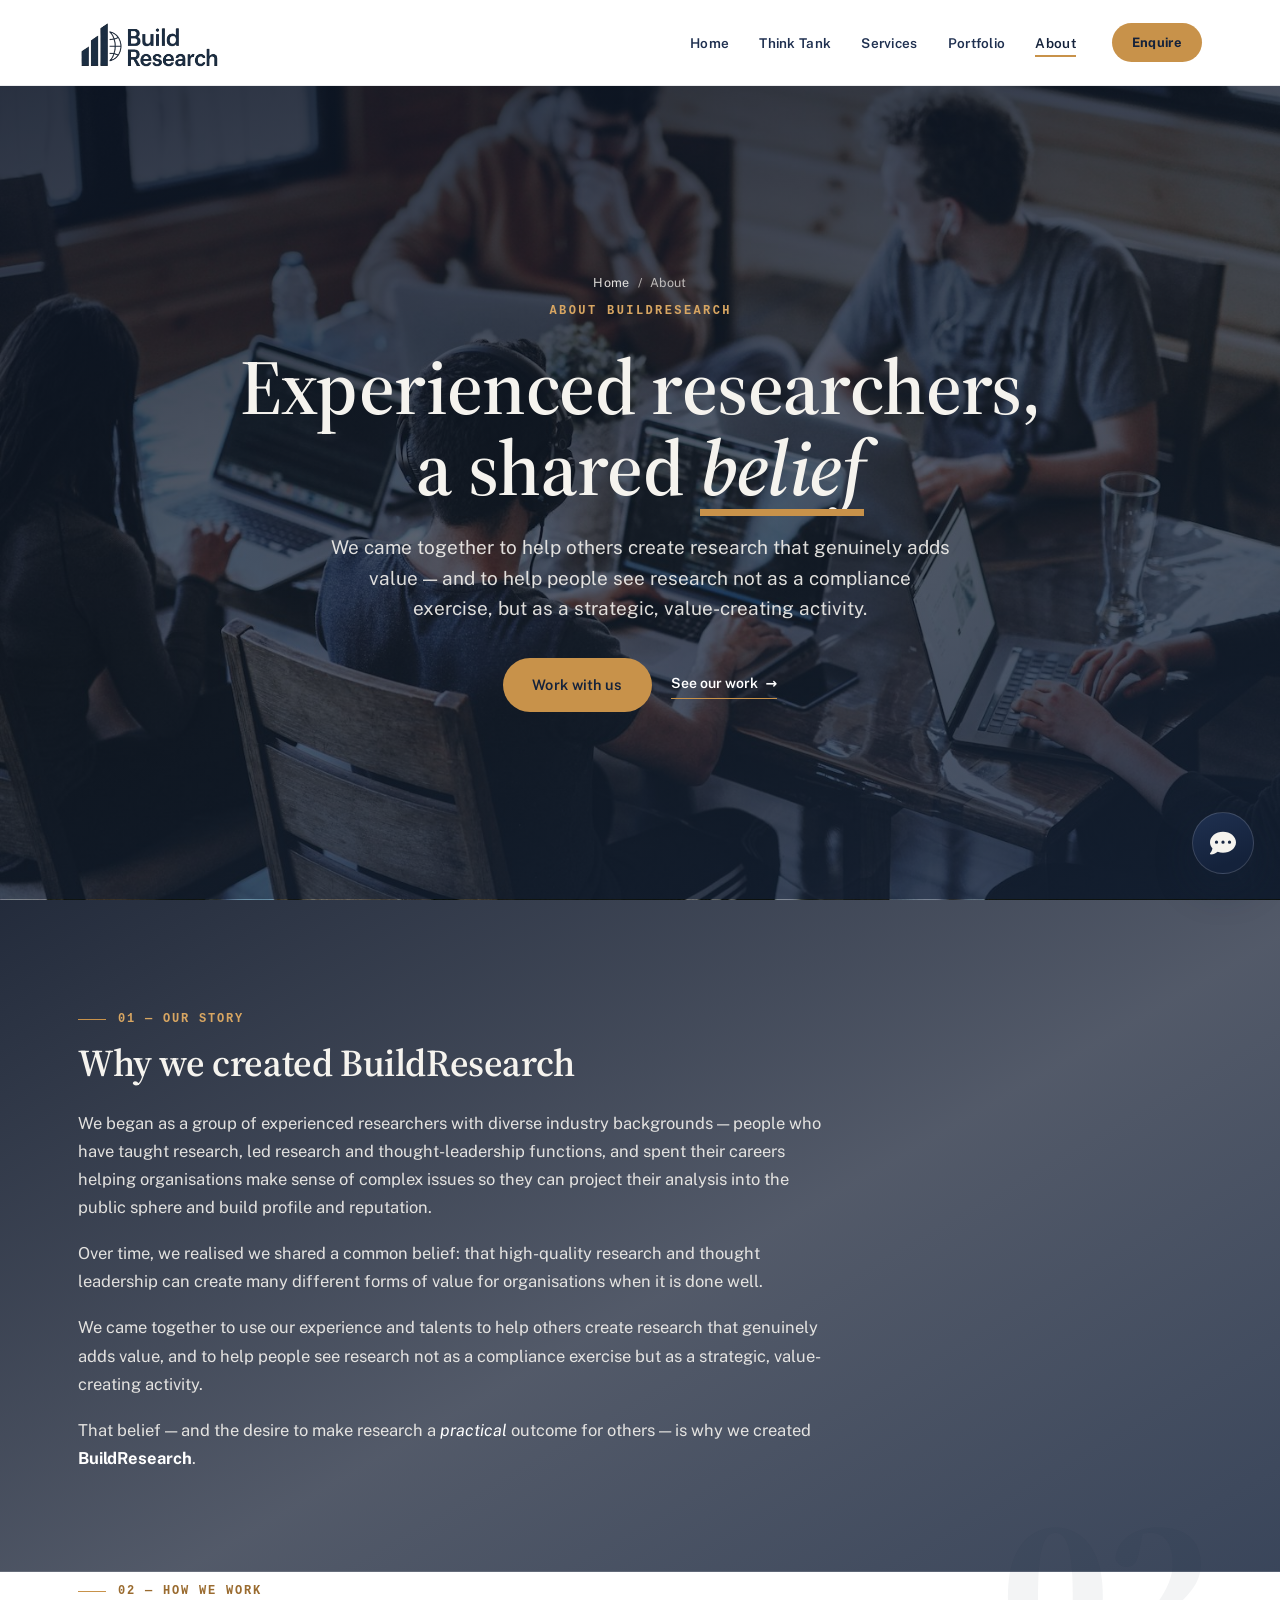
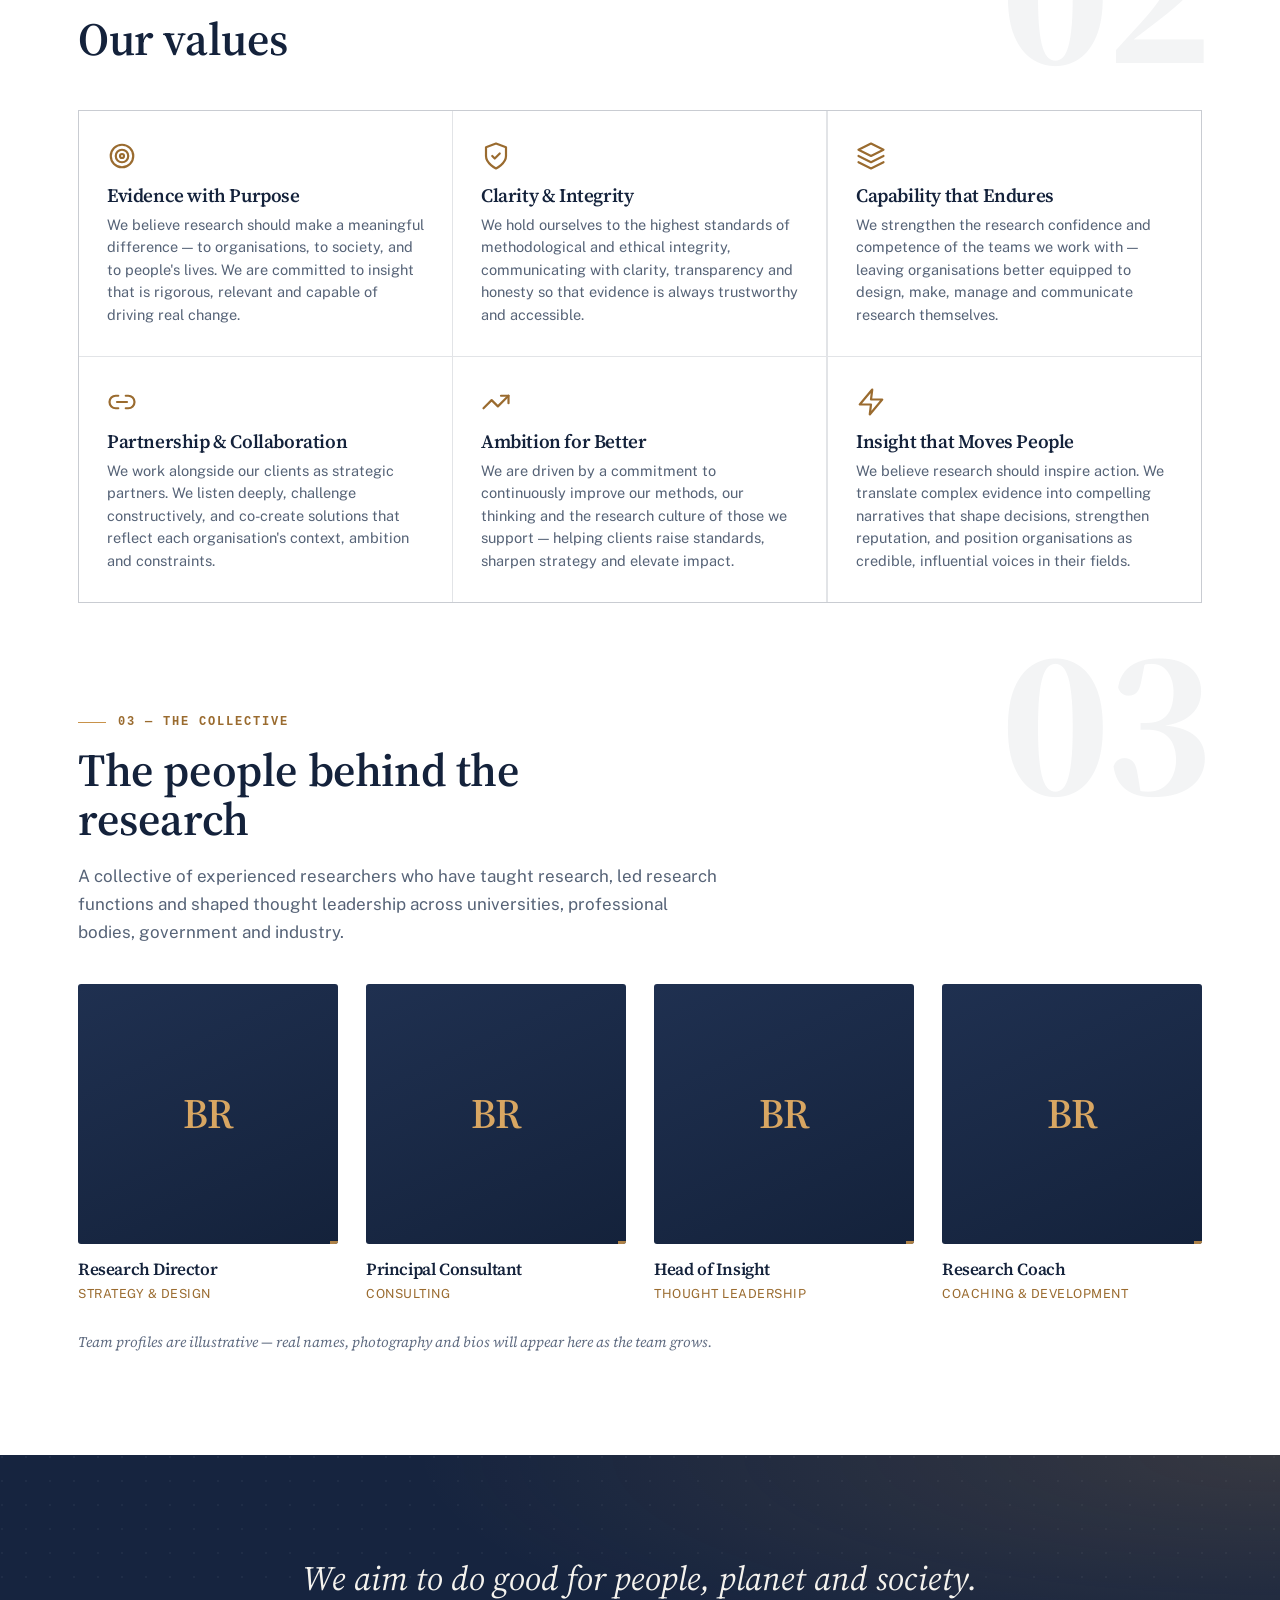
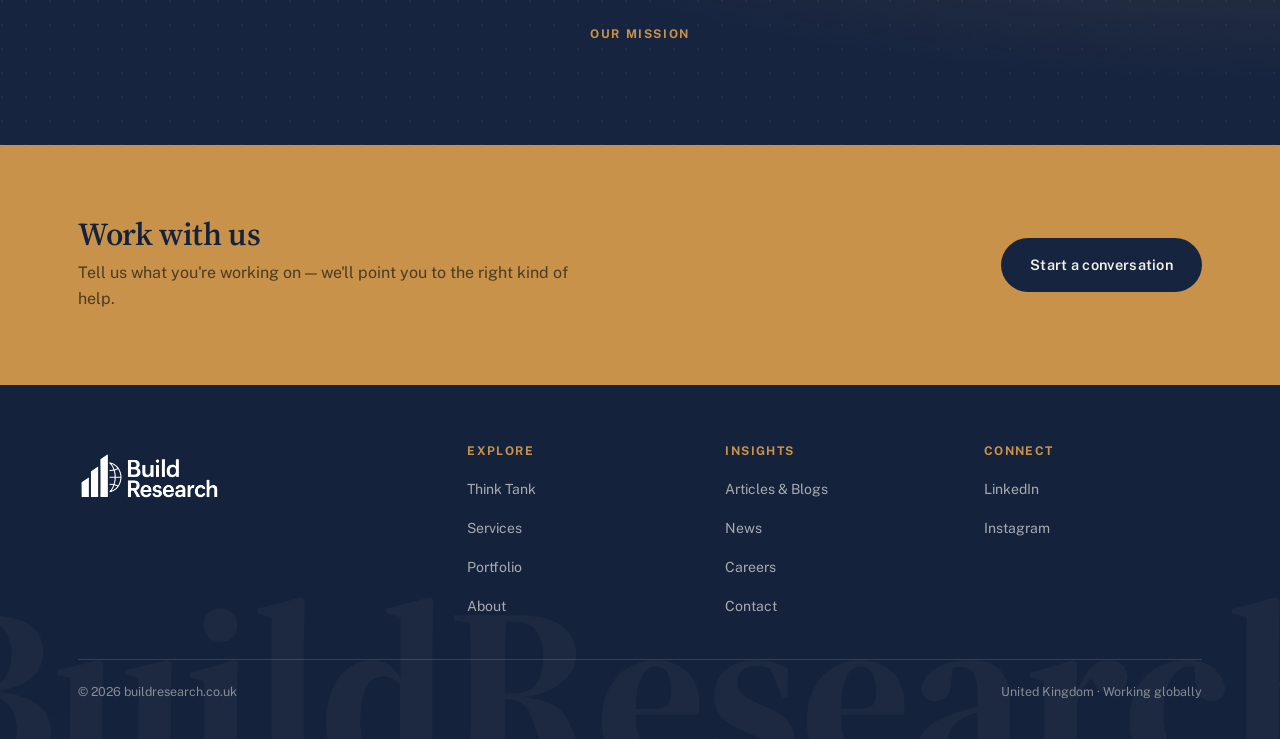
==== commit a75acf9e: "Redesign Services, Portfolio & Enquiry pages; add BuildResearch AI chat Services: navy stat band, as" ====
--- a/about.html
+++ b/about.html
@@ -209,5 +209,6 @@
   </footer>
 
   <script src="js/main.js" defer></script>
+  <script src="js/chat.js" defer></script>
 </body>
 </html>
--- a/css/styles.css
+++ b/css/styles.css
@@ -848,75 +848,168 @@
 }
 
 /* =============================================================
-   Contact form
+   Enquiry — premium split card (dark info aside + light form)
    ============================================================= */
-.contact-grid {
+.enquiry {
   display: grid;
-  grid-template-columns: 1fr 1.25fr;
-  gap: clamp(36px, 5vw, 64px);
-  align-items: start;
-}
-.contact-info h3 { font-size: 21px; margin-bottom: 8px; }
-.contact-info .info-block { padding: 22px 0; border-bottom: 1px solid var(--line); }
-.contact-info .info-block:first-of-type { border-top: 1px solid var(--line); }
-.contact-info .info-label {
-  font-size: 11.5px;
-  font-weight: 700;
-  letter-spacing: 1.4px;
-  text-transform: uppercase;
-  color: var(--gold-600);
-  margin-bottom: 6px;
-}
-.contact-info .info-value { font-size: 16px; color: var(--ink); }
-.contact-info a.info-value:hover { color: var(--gold-600); }
-
-.form { display: grid; gap: 20px; }
-.form .row { display: grid; grid-template-columns: 1fr 1fr; gap: 20px; }
-.field { display: grid; gap: 7px; }
-.field label {
-  font-size: 12.5px;
-  font-weight: 700;
-  letter-spacing: 0.6px;
-  text-transform: uppercase;
-  color: var(--body);
+  grid-template-columns: 0.82fr 1.18fr;
+  background: #fff;
+  border: 1px solid var(--line);
+  border-radius: var(--radius);
+  overflow: hidden;
+  box-shadow: var(--shadow-md);
+}
+.enquiry > * { min-width: 0; }            /* let both panels shrink (grid min-width:auto fix) */
+
+/* ---------- Dark info aside ---------- */
+.enquiry__aside {
+  position: relative;
+  isolation: isolate;
+  overflow: hidden;
+  color: #F5F3EE;
+  padding: clamp(30px, 3.6vw, 50px);
+  background: linear-gradient(165deg, #1b2c4c 0%, var(--navy-900) 72%);
+}
+.enquiry__aside::before {                 /* gold glow + dot texture (matches statband) */
+  content: ""; position: absolute; inset: 0; z-index: -1;
+  background:
+    radial-gradient(120% 130% at 0% 0%, rgba(200, 146, 74, 0.22), transparent 52%),
+    url("data:image/svg+xml,%3Csvg xmlns='http://www.w3.org/2000/svg' width='24' height='24'%3E%3Ccircle cx='2' cy='2' r='1' fill='%23ffffff' fill-opacity='0.05'/%3E%3C/svg%3E");
+}
+.enquiry__aside .eyebrow { color: var(--gold-400); }
+.enquiry__aside h3 {
+  font-family: var(--serif); font-weight: 600;
+  font-size: clamp(22px, 2.3vw, 27px); line-height: 1.18; color: #F5F3EE;
+  margin: 14px 0 10px; max-width: 17ch;
+}
+.enquiry__intro { font-size: 14.5px; line-height: 1.6; color: rgba(245, 243, 238, 0.74); }
+.enquiry__contacts { margin-top: clamp(22px, 3vw, 32px); }
+.enquiry__c {
+  display: grid; grid-template-columns: 42px 1fr; gap: 15px; align-items: start;
+  padding: 18px 0; border-top: 1px solid rgba(245, 243, 238, 0.14);
+}
+.enquiry__c:first-child { border-top: 0; padding-top: 0; }
+.enquiry__c .ic {
+  width: 42px; height: 42px; border-radius: 10px;
+  background: rgba(255, 255, 255, 0.08); border: 1px solid rgba(245, 243, 238, 0.16);
+  display: grid; place-items: center; color: var(--gold-400);
+}
+.enquiry__c .ic .icon { width: 20px; height: 20px; }
+.enquiry__c .lbl {
+  font-family: var(--mono); font-size: 10.5px; font-weight: 700;
+  letter-spacing: 1.4px; text-transform: uppercase; color: var(--gold-400); margin-bottom: 4px;
+}
+.enquiry__c .val { font-size: 15px; color: #F5F3EE; line-height: 1.45; }
+.enquiry__c a.val:hover { color: var(--gold-400); }
+.enquiry__c .val a { border-bottom: 1px solid rgba(200, 146, 74, 0.6); }
+.enquiry__c .val a:hover { color: var(--gold-400); }
+.enquiry__promise {
+  margin-top: clamp(22px, 3vw, 30px);
+  display: inline-flex; align-items: center; gap: 10px;
+  font-size: 13px; color: rgba(245, 243, 238, 0.92);
+  background: rgba(255, 255, 255, 0.06); border: 1px solid rgba(245, 243, 238, 0.16);
+  padding: 10px 16px; border-radius: var(--radius-pill);
+}
+.enquiry__promise svg { width: 16px; height: 16px; color: var(--gold-400); flex-shrink: 0; }
+
+/* ---------- Light form side ---------- */
+.enquiry__main { padding: clamp(30px, 3.6vw, 50px); }
+.form-head { margin-bottom: clamp(20px, 2.6vw, 28px); }
+.form-head h3 { font-size: clamp(20px, 2.1vw, 24px); }
+.form-head p { font-size: 14.5px; color: var(--body-soft); margin-top: 6px; }
+
+.form { display: grid; gap: clamp(15px, 2vw, 20px); }
+.form[hidden] { display: none; }          /* JS sets form.hidden on success — beat .form's display:grid */
+.form .row { display: grid; grid-template-columns: 1fr 1fr; gap: clamp(15px, 2vw, 20px); }
+.form .row > .field { min-width: 0; }
+.field { display: grid; gap: 8px; min-width: 0; }
+.field label,
+.field__label {
+  font-size: 12px; font-weight: 700; letter-spacing: 0.8px;
+  text-transform: uppercase; color: var(--body);
 }
 .field input,
 .field select,
 .field textarea {
   font-family: inherit;
-  font-size: 16px;
+  font-size: 15.5px;
   color: var(--ink);
-  background: #fff;
+  width: 100%;
+  min-width: 0;
+  background: var(--tint-cool);
   border: 1px solid var(--line-strong);
   border-radius: var(--radius);
-  padding: 13px 15px;
-  transition: border-color 0.2s var(--ease), box-shadow 0.2s var(--ease);
-}
-.field textarea { resize: vertical; min-height: 140px; }
+  padding: 14px 16px;
+  transition: border-color 0.2s var(--ease), box-shadow 0.2s var(--ease), background 0.2s var(--ease);
+}
+.field input::placeholder,
+.field textarea::placeholder { color: var(--navy-300); }
+.field textarea { resize: vertical; min-height: 150px; }
 .field input:focus,
 .field select:focus,
 .field textarea:focus {
   outline: none;
+  background: #fff;
   border-color: var(--gold-500);
   box-shadow: 0 0 0 3px rgba(200, 146, 74, 0.16);
 }
 .field .err { color: #b3402f; font-size: 13px; display: none; }
 .field.is-error input,
 .field.is-error select,
-.field.is-error textarea { border-color: #b3402f; }
+.field.is-error textarea { border-color: #b3402f; background: #fff; }
 .field.is-error .err { display: block; }
 
-.form__note { font-size: 13.5px; color: var(--muted); }
+/* Topic chips (radio group) */
+.chips { display: flex; flex-wrap: wrap; gap: 9px; }
+.chips input { position: absolute; width: 1px; height: 1px; opacity: 0; pointer-events: none; }
+.chips label {
+  display: inline-flex; align-items: center; gap: 9px;
+  font-size: 13.5px; font-weight: 600; letter-spacing: 0; text-transform: none;
+  color: var(--navy-700); background: #fff;
+  border: 1px solid var(--line-strong); border-radius: var(--radius-pill);
+  padding: 9px 16px; cursor: pointer;
+  transition: color 0.2s var(--ease), border-color 0.2s var(--ease), background 0.2s var(--ease);
+}
+.chips label::before {
+  content: ""; width: 7px; height: 7px; border-radius: 50%;
+  background: var(--line-strong); transition: background 0.2s var(--ease);
+}
+.chips label:hover { border-color: var(--gold-500); color: var(--gold-600); }
+.chips input:checked + label {
+  background: var(--navy-800); border-color: var(--navy-800); color: #F5F3EE;
+}
+.chips input:checked + label::before { background: var(--gold-500); }
+.chips input:focus-visible + label { box-shadow: 0 0 0 3px rgba(200, 146, 74, 0.22); }
+
+.form__actions { display: flex; align-items: center; flex-wrap: wrap; gap: 14px 20px; margin-top: 4px; }
+.form__actions .btn { padding: 15px 28px; }
+.form__note { font-size: 13px; color: var(--muted); max-width: 30ch; line-height: 1.5; }
+
+/* Success state */
 .form__success {
   display: none;
-  background: var(--tint);
+  background: linear-gradient(160deg, #ffffff, var(--tint-cool));
   border: 1px solid var(--line);
-  border-left: 3px solid var(--gold-500);
-  padding: 22px 24px;
   border-radius: var(--radius);
-}
-.form__success.is-visible { display: block; }
-.form__success h3 { font-size: 20px; margin-bottom: 6px; }
+  padding: clamp(28px, 4vw, 44px);
+  text-align: center;
+}
+.form__success.is-visible { display: block; animation: heroRise 0.6s var(--ease) both; }
+.form__success .tick {
+  width: 58px; height: 58px; border-radius: 50%; margin: 0 auto 18px;
+  background: rgba(200, 146, 74, 0.14); color: var(--gold-600);
+  display: grid; place-items: center;
+}
+.form__success .tick svg { width: 28px; height: 28px; }
+.form__success h3 { font-size: clamp(21px, 2.4vw, 25px); margin-bottom: 8px; }
+.form__success p { max-width: 46ch; margin-inline: auto; }
+
+@media (max-width: 880px) {
+  .enquiry { grid-template-columns: 1fr; }
+}
+@media (max-width: 560px) {
+  .form .row { grid-template-columns: 1fr; }
+}
 
 /* =============================================================
    Footer
@@ -1826,6 +1919,7 @@
 .section--media p,
 .section--media .why__item p,
 .section--media .prose-sub { color: rgba(245, 243, 238, 0.9); }
+.section--media .why__item h4 { color: #F5F3EE; }   /* white titles on the photo band */
 .section--media .lead-serif { color: #F5F3EE; }
 .section--media .lead-serif .accent { color: var(--gold-400); }
 .section--media .prose strong,
@@ -2153,4 +2247,425 @@
   .u-draw::after { animation: none !important; transform: scaleX(1); }
   .marquee__track { animation: none !important; }
   .float-card { animation: none !important; }
-}
+  .svc-jump a:hover, .svc-block:hover, .sector:hover { transform: none !important; }
+}
+
+/* =============================================================================
+   ░░  SERVICES PAGE — editorial redesign  ░░
+   Asymmetric intro · alternating image/content service blocks · sector matrix.
+   Reuses tokens + .media, .icon-box, .feature__list, .s-index, .lead-serif.
+   ============================================================================= */
+
+/* ---------- Asymmetric intro lede ---------- */
+.svc-intro {
+  display: grid;
+  grid-template-columns: 0.82fr 1.18fr;
+  gap: clamp(28px, 5vw, 76px);
+  align-items: start;
+}
+.svc-intro__head h2 {
+  font-size: clamp(27px, 3.6vw, 40px);
+  line-height: 1.08;
+  margin-top: 16px;
+  max-width: 13ch;
+}
+.svc-intro__lead .lead-serif { margin: 0; }
+.svc-jump { display: flex; flex-wrap: wrap; gap: 10px; margin-top: 28px; }
+.svc-jump a {
+  display: inline-flex; align-items: center; gap: 10px;
+  font-size: 13px; font-weight: 600; color: var(--navy-700);
+  background: #fff; border: 1px solid var(--line);
+  padding: 9px 16px; border-radius: var(--radius-pill);
+  transition: border-color .3s var(--ease), color .3s var(--ease),
+              transform .3s var(--ease), box-shadow .3s var(--ease);
+}
+.svc-jump a .n { font-family: var(--mono); font-size: 11px; letter-spacing: 1px; color: var(--gold-600); }
+.svc-jump a:hover {
+  border-color: transparent; box-shadow: var(--shadow-sm);
+  color: var(--gold-600); transform: translateY(-2px);
+}
+
+/* ---------- Service detail blocks (alternating) ---------- */
+.svc-blocks { display: grid; }
+.svc-block {
+  display: grid;
+  grid-template-columns: 1.02fr 0.98fr;
+  gap: clamp(32px, 5vw, 76px);
+  align-items: center;
+  padding: clamp(46px, 6.5vw, 88px) 0;
+  border-top: 1px solid var(--line);
+  position: relative;
+}
+.svc-block:first-child { border-top: 0; padding-top: clamp(6px, 1vw, 14px); }
+.svc-block--rev .svc-block__media { order: 2; }   /* image to the right, body to the left */
+
+/* media side */
+.svc-block__media { position: relative; }
+.svc-block__media .media { box-shadow: var(--shadow-md); }
+.svc-block__tag {
+  position: absolute; left: 16px; bottom: 16px; z-index: 2;
+  display: inline-flex; align-items: center; gap: 9px;
+  font-family: var(--mono); font-size: 11px; font-weight: 700;
+  letter-spacing: 1.6px; text-transform: uppercase; color: #F5F3EE;
+  background: rgba(16, 26, 47, 0.6);
+  -webkit-backdrop-filter: blur(6px); backdrop-filter: blur(6px);
+  border: 1px solid rgba(245, 243, 238, 0.2);
+  padding: 9px 14px; border-radius: var(--radius-pill);
+}
+.svc-block__tag .d { width: 6px; height: 6px; background: var(--gold-500); border-radius: 1px; }
+
+/* body side */
+.svc-block__body { position: relative; }
+.svc-block__ghost {
+  position: absolute; top: -0.66em; right: -0.02em; z-index: 0;
+  font-family: var(--serif); font-weight: 700; line-height: 1;
+  font-size: clamp(96px, 13vw, 164px); letter-spacing: -3px;
+  color: rgba(20, 34, 59, 0.05); pointer-events: none; user-select: none;
+}
+.svc-block--rev .svc-block__ghost { right: auto; left: -0.02em; }
+.svc-block__body > *:not(.svc-block__ghost) { position: relative; z-index: 1; }
+.svc-block__top { display: flex; align-items: center; gap: 16px; margin-bottom: 16px; }
+.svc-block__top .s-index { margin: 0; }
+.svc-block h3 { font-size: clamp(23px, 3vw, 30px); line-height: 1.1; margin-bottom: 14px; }
+.svc-block__body p { font-size: 15.5px; line-height: 1.66; color: var(--body-soft); margin-bottom: 13px; }
+.svc-block .feature__list { margin-top: 20px; }
+.svc-block__foot {
+  margin-top: 24px; padding-top: 22px; border-top: 1px solid var(--line);
+  display: flex; align-items: center; justify-content: space-between;
+  gap: 16px 28px; flex-wrap: wrap;
+}
+.svc-block__out { font-family: var(--serif); font-style: italic; font-size: 15px; color: var(--body); max-width: 40ch; }
+.svc-block__out strong { font-style: normal; font-weight: 600; color: var(--ink); }
+
+/* ---------- Sector matrix (navy band) ---------- */
+.sectors {
+  display: grid; grid-template-columns: repeat(3, 1fr);
+  gap: 1px; background: rgba(245, 243, 238, 0.14);
+  border: 1px solid rgba(245, 243, 238, 0.14);
+  margin-top: clamp(28px, 4vw, 44px);
+}
+.sector { background: var(--navy-800); padding: 26px 26px 30px; transition: background .35s var(--ease); }
+.sector:hover { background: var(--navy-700); }
+.sector__ic { display: block; color: var(--gold-400); margin-bottom: 16px; }
+.sector__ic .icon { width: 26px; height: 26px; }
+.sector h3 { font-size: 18px; color: #F5F3EE; margin-bottom: 7px; }
+.sector p { font-size: 13.5px; line-height: 1.55; color: rgba(245, 243, 238, 0.7); }
+
+/* ---------- Responsive ---------- */
+@media (max-width: 920px) {
+  .svc-intro { grid-template-columns: 1fr; gap: 24px; }
+  .svc-intro__head h2 { max-width: none; }
+  .svc-block { grid-template-columns: 1fr; gap: 26px; padding: 44px 0; }
+  .svc-block__media,
+  .svc-block--rev .svc-block__media { order: -1; }   /* image always on top on mobile */
+  .svc-block__ghost { display: none; }
+  .sectors { grid-template-columns: 1fr 1fr; }
+}
+@media (max-width: 600px) {
+  .sectors { grid-template-columns: 1fr; }
+  .svc-block__foot { flex-direction: column; align-items: flex-start; gap: 14px; }
+}
+
+/* =============================================================================
+   ░░  PORTFOLIO PAGE — editorial redesign  ░░
+   Cinematic featured case + outcomes card · selected-work case cards · outcomes.
+   Reuses tokens + .media, .svc-block__tag, .icon-box, .why__item, .statband.
+   ============================================================================= */
+
+/* ---------- Featured case (2-col inside the cinematic media band) ---------- */
+.case-feature {
+  display: grid;
+  grid-template-columns: 1.12fr 0.88fr;
+  gap: clamp(30px, 5vw, 60px);
+  align-items: center;
+}
+.case-feature__lead .work__kicker { margin-top: 14px; }
+
+/* Outcomes card on the dark band */
+.case-results {
+  background: rgba(255, 255, 255, 0.05);
+  border: 1px solid rgba(245, 243, 238, 0.18);
+  border-radius: var(--radius);
+  padding: clamp(22px, 3vw, 32px);
+  -webkit-backdrop-filter: blur(4px); backdrop-filter: blur(4px);
+}
+.case-results__h {
+  font-family: var(--mono); font-size: 11px; font-weight: 700;
+  letter-spacing: 1.8px; text-transform: uppercase; color: var(--gold-400);
+}
+.case-results ul { list-style: none; margin: 16px 0 0; padding: 0; }
+.case-results li {
+  display: grid; grid-template-columns: 20px 1fr; gap: 13px; align-items: start;
+  padding: 15px 0; border-top: 1px solid rgba(245, 243, 238, 0.14);
+  font-size: 14.5px; line-height: 1.46; color: rgba(245, 243, 238, 0.9);
+}
+.case-results li:first-child { border-top: 0; padding-top: 2px; }
+.case-results li svg { width: 18px; height: 18px; color: var(--gold-400); margin-top: 2px; flex-shrink: 0; }
+
+/* ---------- Selected work — editorial case tiles ---------- */
+.case-cards { display: grid; grid-template-columns: repeat(3, 1fr); gap: clamp(20px, 2.4vw, 28px); }
+.case-card {
+  position: relative;
+  display: block;
+  aspect-ratio: 3 / 4;
+  border-radius: var(--radius);
+  overflow: hidden;
+  background: var(--navy-900);
+  isolation: isolate;
+  border: 1px solid var(--line);
+  box-shadow: var(--shadow-sm);
+  transition: transform 0.5s var(--ease), box-shadow 0.5s var(--ease);
+}
+a.case-card:hover { transform: translateY(-6px); box-shadow: var(--shadow-md); }
+.case-card > img {
+  position: absolute; inset: 0; z-index: 0;
+  width: 100%; height: 100%; object-fit: cover;
+  transition: transform 0.9s var(--ease);
+}
+a.case-card:hover > img { transform: scale(1.06); }
+.case-card::after {                                   /* navy scrim for legible text (top + bottom) */
+  content: ""; position: absolute; inset: 0; z-index: 1; pointer-events: none;
+  background:
+    linear-gradient(to top,
+      rgba(10, 18, 34, 0.94) 0%, rgba(12, 21, 39, 0.78) 28%,
+      rgba(16, 26, 47, 0.30) 58%, rgba(16, 26, 47, 0.05) 100%),
+    linear-gradient(to bottom,
+      rgba(10, 18, 34, 0.5) 0%, rgba(10, 18, 34, 0) 24%);
+  transition: opacity 0.5s var(--ease);
+}
+a.case-card:hover::after { opacity: 0.92; }
+.case-card__inner {
+  position: relative; z-index: 2;
+  height: 100%;
+  display: flex; flex-direction: column;
+  padding: clamp(20px, 2.2vw, 28px);
+}
+.case-card__tag {
+  align-self: flex-start;
+  display: inline-flex; align-items: center; gap: 8px;
+  font-family: var(--mono); font-size: 10.5px; font-weight: 700;
+  letter-spacing: 1.6px; text-transform: uppercase; color: #F5F3EE;
+  background: rgba(16, 26, 47, 0.5);
+  -webkit-backdrop-filter: blur(6px); backdrop-filter: blur(6px);
+  border: 1px solid rgba(245, 243, 238, 0.22);
+  padding: 7px 13px; border-radius: var(--radius-pill);
+}
+.case-card__tag .d { width: 6px; height: 6px; background: var(--gold-500); border-radius: 1px; }
+.case-card__no {
+  position: absolute; top: clamp(14px, 1.6vw, 20px); right: clamp(18px, 2vw, 26px);
+  font-family: var(--serif); font-weight: 700; line-height: 1;
+  font-size: clamp(42px, 4vw, 56px); color: rgba(245, 243, 238, 0.4);
+  text-shadow: 0 2px 18px rgba(10, 18, 34, 0.45);
+  transition: color 0.5s var(--ease);
+}
+a.case-card:hover .case-card__no { color: rgba(216, 166, 98, 0.7); }
+.case-card__foot { margin-top: auto; }
+.case-card__rule {
+  display: block; width: 30px; height: 2px; background: var(--gold-500);
+  margin-bottom: 16px; transition: width 0.45s var(--ease);
+}
+a.case-card:hover .case-card__rule { width: 56px; }
+.case-card__foot h3 {
+  font-size: clamp(20px, 1.5vw, 23px); line-height: 1.2; color: #F5F3EE; margin-bottom: 10px;
+}
+.case-card__result {
+  font-family: var(--serif); font-style: italic; font-size: 14.5px; line-height: 1.5;
+  color: rgba(245, 243, 238, 0.82); margin-bottom: 14px;
+}
+.case-card__meta {
+  display: flex; flex-wrap: wrap; align-items: center; gap: 10px;
+  font-family: var(--mono); font-size: 10px; letter-spacing: 0.9px;
+  text-transform: uppercase; color: rgba(245, 243, 238, 0.62); margin-bottom: 16px;
+}
+.case-card__meta .dot { width: 4px; height: 4px; background: var(--gold-500); border-radius: 1px; }
+.case-card__read {
+  display: inline-flex; align-items: center; gap: 8px;
+  font-size: 13px; font-weight: 600; color: var(--gold-400);
+  transition: gap 0.25s var(--ease), color 0.25s var(--ease);
+}
+a.case-card:hover .case-card__read { gap: 13px; color: var(--gold-500); }
+
+/* ---------- Outcomes band (what every engagement leaves behind) ---------- */
+.outcomes { display: grid; grid-template-columns: repeat(3, 1fr); gap: clamp(26px, 3.5vw, 44px); }
+
+/* ---------- Responsive ---------- */
+@media (max-width: 920px) {
+  .case-feature { grid-template-columns: 1fr; gap: 28px; }
+  .case-cards { grid-template-columns: repeat(2, 1fr); gap: 18px; }
+  .outcomes { grid-template-columns: 1fr; gap: 24px; }
+}
+@media (max-width: 600px) {
+  .case-cards { grid-template-columns: 1fr; gap: 18px; }
+  .case-card { aspect-ratio: 4 / 5; }
+}
+
+/* =============================================================================
+   ░░  BuildResearch AI — chat widget  ░░
+   Floating bubble + dialog panel. Navy + gold, serif name, mobile full-sheet.
+   ============================================================================= */
+.brchat { font-family: var(--sans); }
+html.brchat-lock, html.brchat-lock body { overflow: hidden; }
+
+/* ---------- Floating bubble ---------- */
+.brchat__fab {
+  position: fixed; z-index: 1000;
+  right: clamp(16px, 2.4vw, 26px); bottom: clamp(16px, 2.4vw, 26px);
+  width: 62px; height: 62px; border-radius: 50%;
+  display: grid; place-items: center;
+  color: #F5F3EE;
+  background: linear-gradient(160deg, var(--navy-700) 0%, var(--navy-900) 78%);
+  border: 1px solid rgba(245, 243, 238, 0.16);
+  box-shadow: 0 14px 36px rgba(20, 34, 59, 0.34);
+  cursor: pointer;
+  transition: transform 0.35s var(--ease), box-shadow 0.35s var(--ease);
+}
+.brchat__fab:hover { transform: translateY(-3px); box-shadow: 0 20px 46px rgba(20, 34, 59, 0.42); }
+.brchat__fab > span { grid-area: 1 / 1; display: grid; place-items: center; }
+.brchat__fab svg { width: 26px; height: 26px; }
+.brchat__fab .ic-close { opacity: 0; transform: rotate(-45deg) scale(0.7); transition: opacity 0.25s var(--ease), transform 0.25s var(--ease); }
+.brchat__fab .ic-open  { opacity: 1; transform: none; transition: opacity 0.25s var(--ease), transform 0.25s var(--ease); }
+.brchat.is-open .brchat__fab .ic-open  { opacity: 0; transform: rotate(45deg) scale(0.7); }
+.brchat.is-open .brchat__fab .ic-close { opacity: 1; transform: none; }
+/* hover label (desktop) */
+.brchat__fab-label {
+  position: absolute; right: calc(100% + 12px); top: 50%; transform: translateY(-50%) translateX(6px);
+  white-space: nowrap; font-size: 13px; font-weight: 600; color: #F5F3EE;
+  background: var(--navy-800); border: 1px solid rgba(245, 243, 238, 0.14);
+  padding: 8px 14px; border-radius: var(--radius-pill);
+  box-shadow: var(--shadow-sm); opacity: 0; pointer-events: none;
+  transition: opacity 0.25s var(--ease), transform 0.25s var(--ease);
+}
+.brchat__fab:hover .brchat__fab-label { opacity: 1; transform: translateY(-50%); }
+.brchat.is-open .brchat__fab-label { display: none; }
+
+/* ---------- Panel ---------- */
+.brchat__panel {
+  position: fixed; z-index: 1001;
+  right: clamp(16px, 2.4vw, 26px);
+  bottom: calc(clamp(16px, 2.4vw, 26px) + 62px + 14px);
+  width: min(384px, calc(100vw - 32px));
+  height: min(580px, calc(100dvh - 140px));
+  display: flex; flex-direction: column; overflow: hidden;
+  background: #fff; border: 1px solid var(--line);
+  border-radius: 16px;
+  box-shadow: 0 30px 80px rgba(20, 34, 59, 0.32);
+  opacity: 0; transform: translateY(16px) scale(0.98); transform-origin: bottom right;
+  pointer-events: none;
+  transition: opacity 0.3s var(--ease), transform 0.3s var(--ease);
+}
+.brchat.is-open .brchat__panel { opacity: 1; transform: none; pointer-events: auto; }
+
+/* header */
+.brchat__head {
+  position: relative; isolation: isolate; overflow: hidden;
+  display: flex; align-items: center; gap: 12px;
+  padding: 15px 14px 15px 18px; color: #F5F3EE;
+  background: linear-gradient(150deg, #1b2c4c 0%, var(--navy-900) 76%);
+}
+.brchat__head::before {
+  content: ""; position: absolute; inset: 0; z-index: -1;
+  background:
+    radial-gradient(120% 140% at 0% 0%, rgba(200, 146, 74, 0.26), transparent 55%),
+    url("data:image/svg+xml,%3Csvg xmlns='http://www.w3.org/2000/svg' width='24' height='24'%3E%3Ccircle cx='2' cy='2' r='1' fill='%23ffffff' fill-opacity='0.05'/%3E%3C/svg%3E");
+}
+.brchat__avatar {
+  width: 42px; height: 42px; border-radius: 50%; flex-shrink: 0;
+  display: grid; place-items: center; color: var(--gold-400);
+  background: rgba(255, 255, 255, 0.08); border: 1px solid rgba(245, 243, 238, 0.18);
+}
+.brchat__avatar svg { width: 21px; height: 21px; }
+.brchat__id { line-height: 1.2; min-width: 0; }
+.brchat__id .name { font-family: var(--serif); font-weight: 600; font-size: 17px; color: #F5F3EE; }
+.brchat__close {
+  margin-left: auto; flex-shrink: 0; width: 34px; height: 34px; border-radius: 8px;
+  display: grid; place-items: center; color: rgba(245, 243, 238, 0.8);
+  background: rgba(255, 255, 255, 0.06); border: 1px solid rgba(245, 243, 238, 0.14);
+  cursor: pointer; transition: background 0.2s var(--ease), color 0.2s var(--ease);
+}
+.brchat__close:hover { background: rgba(255, 255, 255, 0.12); color: #fff; }
+.brchat__close svg { width: 17px; height: 17px; }
+
+/* messages */
+.brchat__body {
+  flex: 1; min-height: 0; overflow-y: auto;
+  padding: 18px 15px; background: var(--tint-cool);
+  display: flex; flex-direction: column; gap: 13px;
+  scroll-behavior: smooth;
+}
+.brchat__msg { display: flex; gap: 9px; align-items: flex-end; max-width: 100%; }
+.brchat__msg .av {
+  width: 27px; height: 27px; border-radius: 50%; flex-shrink: 0;
+  display: grid; place-items: center; color: var(--gold-400); background: var(--navy-800);
+}
+.brchat__msg .av svg { width: 15px; height: 15px; }
+.brchat__bubble {
+  font-size: 14px; line-height: 1.5; padding: 11px 14px; border-radius: 14px;
+  max-width: 80%; word-wrap: break-word;
+}
+.brchat__msg--bot .brchat__bubble {
+  background: #fff; border: 1px solid var(--line); color: var(--body);
+  border-bottom-left-radius: 5px; box-shadow: var(--shadow-sm);
+}
+.brchat__msg--user { flex-direction: row-reverse; }
+.brchat__msg--user .brchat__bubble {
+  background: var(--navy-800); color: #F5F3EE; border-bottom-right-radius: 5px;
+}
+.brchat__bubble a { color: var(--gold-600); font-weight: 600; border-bottom: 1px solid rgba(200, 146, 74, 0.5); }
+.brchat__bubble a:hover { color: var(--gold-500); }
+.brchat__msg--user .brchat__bubble a { color: var(--gold-400); border-bottom-color: rgba(216, 166, 98, 0.6); }
+.brchat__bubble strong { color: var(--ink); font-weight: 600; }
+.brchat__msg--user .brchat__bubble strong { color: #fff; }
+
+/* typing dots */
+.brchat__typing { display: inline-flex; align-items: center; gap: 5px; }
+.brchat__typing span { width: 6px; height: 6px; border-radius: 50%; background: var(--navy-300); animation: brchatBlink 1.1s infinite; }
+.brchat__typing span:nth-child(2) { animation-delay: 0.18s; }
+.brchat__typing span:nth-child(3) { animation-delay: 0.36s; }
+@keyframes brchatBlink { 0%, 75%, 100% { opacity: 0.28; transform: translateY(0); } 38% { opacity: 1; transform: translateY(-2px); } }
+
+/* suggestion chips */
+.brchat__sugg { display: flex; flex-wrap: wrap; gap: 8px; padding-left: 36px; }
+.brchat__sugg button {
+  font-size: 12.5px; font-weight: 600; color: var(--navy-700);
+  background: #fff; border: 1px solid var(--line-strong); border-radius: var(--radius-pill);
+  padding: 8px 14px; cursor: pointer;
+  transition: color 0.2s var(--ease), border-color 0.2s var(--ease), background 0.2s var(--ease);
+}
+.brchat__sugg button:hover { border-color: var(--gold-500); color: var(--gold-600); background: #fff; }
+
+/* footer / input */
+.brchat__foot { background: #fff; border-top: 1px solid var(--line); padding: 12px 12px 10px; }
+.brchat__form { display: flex; gap: 8px; align-items: center; }
+.brchat__input {
+  flex: 1; min-width: 0; font-family: inherit; font-size: 14px; color: var(--ink);
+  background: var(--tint-cool); border: 1px solid var(--line-strong); border-radius: var(--radius-pill);
+  padding: 12px 16px; transition: border-color 0.2s var(--ease), box-shadow 0.2s var(--ease), background 0.2s var(--ease);
+}
+.brchat__input::placeholder { color: var(--navy-300); }
+.brchat__input:focus { outline: none; background: #fff; border-color: var(--gold-500); box-shadow: 0 0 0 3px rgba(200, 146, 74, 0.16); }
+.brchat__send {
+  flex-shrink: 0; width: 44px; height: 44px; border-radius: 50%; border: none;
+  display: grid; place-items: center; color: var(--gold-400); background: var(--navy-800);
+  cursor: pointer; transition: background 0.2s var(--ease), transform 0.2s var(--ease);
+}
+.brchat__send:hover { background: var(--navy-700); }
+.brchat__send:active { transform: scale(0.94); }
+.brchat__send svg { width: 18px; height: 18px; margin-left: -1px; }
+.brchat__note { font-size: 10.5px; line-height: 1.4; color: var(--muted); text-align: center; margin-top: 9px; }
+.brchat__note a { color: var(--gold-600); border-bottom: 1px solid rgba(200, 146, 74, 0.5); }
+
+/* ---------- Mobile: full sheet ---------- */
+@media (max-width: 560px) {
+  .brchat__panel {
+    right: 10px; left: 10px; bottom: 10px;
+    width: auto; height: auto; top: 10px;
+    max-height: none; border-radius: 16px;
+  }
+  .brchat__fab { width: 56px; height: 56px; }
+  .brchat.is-open .brchat__fab { opacity: 0; transform: scale(0.5); pointer-events: none; }
+  .brchat__bubble { max-width: 84%; }
+}
+
+@media (prefers-reduced-motion: reduce) {
+  .brchat__typing span { animation: none !important; }
+}
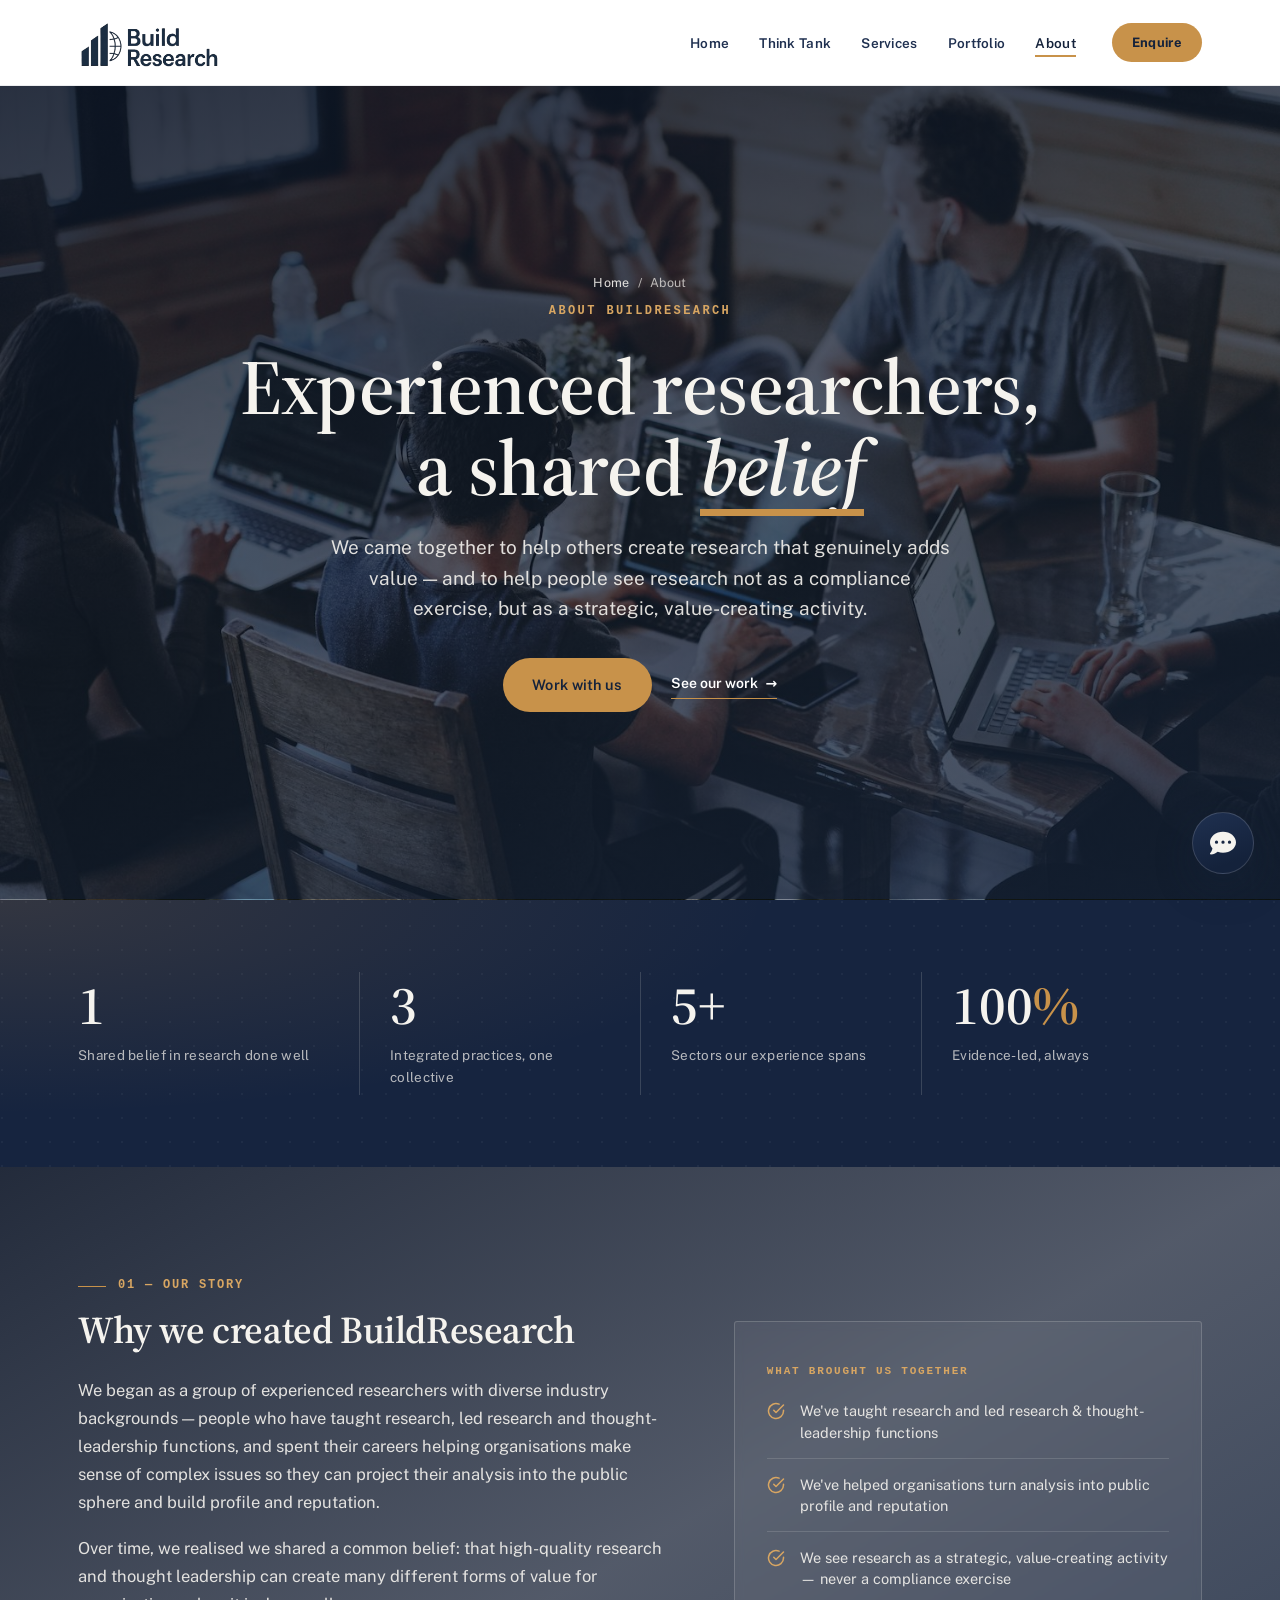
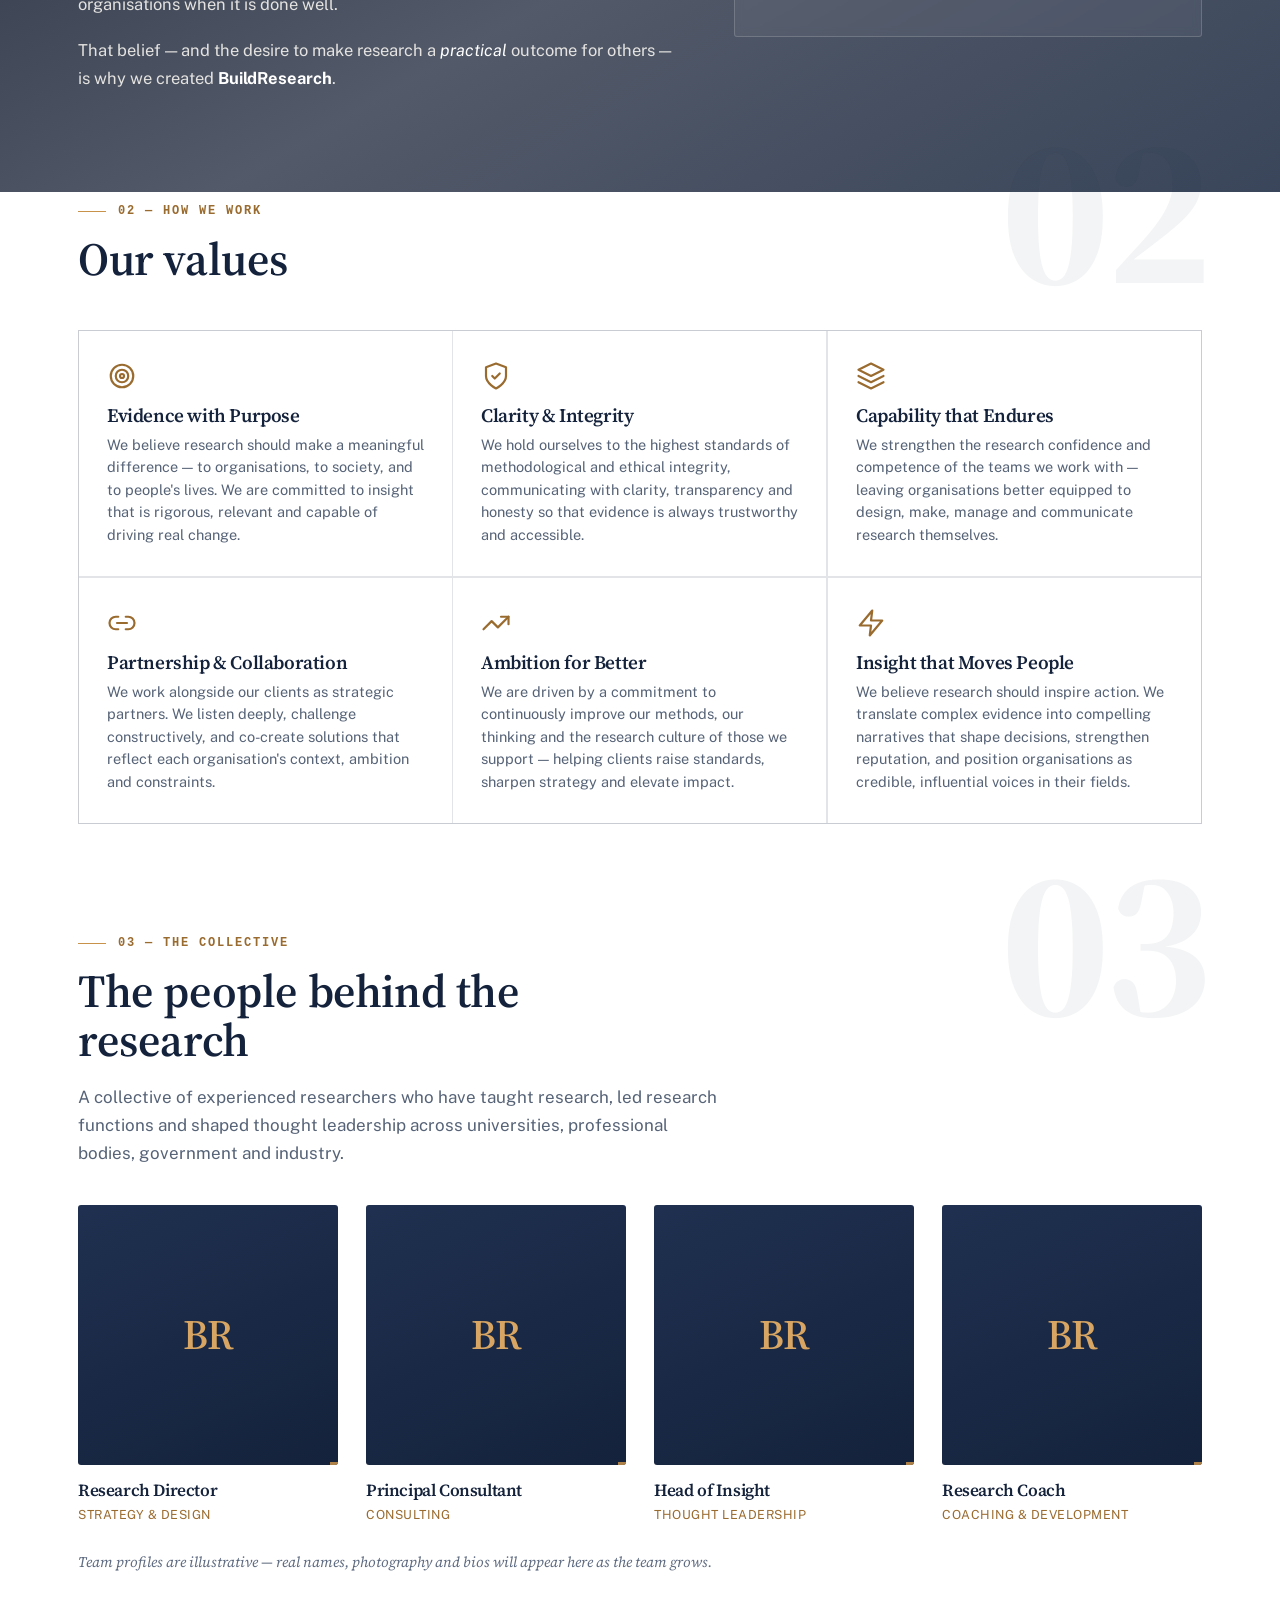
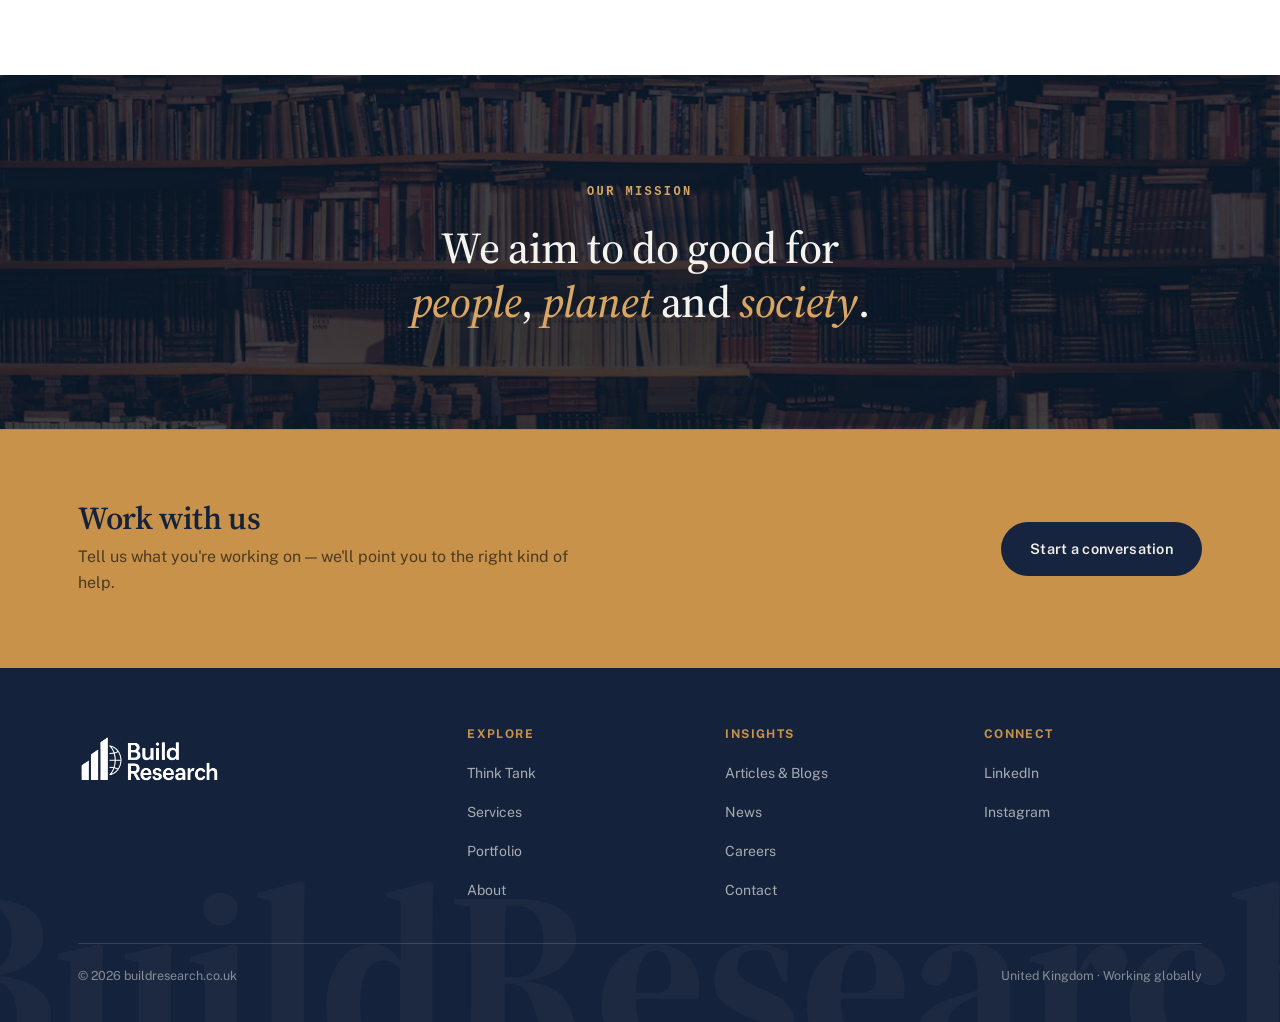
==== commit 56871cc4: "Redesign About & Think Tank pages; add three case study pages About: navy stat band, story section w" ====
--- a/about.html
+++ b/about.html
@@ -59,19 +59,38 @@
       </div>
     </section>
 
+    <!-- ============ CREDIBILITY STRIP ============ -->
+    <section class="section--tight statband">
+      <div class="container">
+        <div class="statband__grid">
+          <div class="statband__item reveal"><div class="statband__n" data-count="1">0</div><div class="statband__l">Shared belief in research done well</div></div>
+          <div class="statband__item reveal" data-delay="1"><div class="statband__n" data-count="3">0</div><div class="statband__l">Integrated practices, one collective</div></div>
+          <div class="statband__item reveal" data-delay="2"><div class="statband__n" data-count="5" data-suffix="+">0+</div><div class="statband__l">Sectors our experience spans</div></div>
+          <div class="statband__item reveal" data-delay="3"><div class="statband__n">100<span>%</span></div><div class="statband__l">Evidence-led, always</div></div>
+        </div>
+      </div>
+    </section>
+
     <!-- ============ OUR STORY ============ -->
     <section class="section section--media" style="--bg:url('assets/images/whyus.jpg')">
       <div class="container">
-        <div class="split split--media-right">
-          <div class="reveal-left">
+        <div class="case-feature">
+          <div class="case-feature__lead reveal-left">
             <span class="s-index">01 — Our story</span>
             <h2 class="section-title" style="margin:14px 0 24px;">Why we created BuildResearch</h2>
             <div class="prose">
               <p>We began as a group of experienced researchers with diverse industry backgrounds — people who have taught research, led research and thought-leadership functions, and spent their careers helping organisations make sense of complex issues so they can project their analysis into the public sphere and build profile and reputation.</p>
               <p>Over time, we realised we shared a common belief: that high-quality research and thought leadership can create many different forms of value for organisations when it is done well.</p>
-              <p>We came together to use our experience and talents to help others create research that genuinely adds value, and to help people see research not as a compliance exercise but as a strategic, value-creating activity.</p>
               <p>That belief — and the desire to make research a <em>practical</em> outcome for others — is why we created <strong>BuildResearch</strong>.</p>
             </div>
+          </div>
+          <div class="case-results reveal-right">
+            <span class="case-results__h">What brought us together</span>
+            <ul>
+              <li><svg viewBox="0 0 24 24" fill="none" stroke="currentColor" stroke-width="2" stroke-linecap="round" stroke-linejoin="round" aria-hidden="true"><path d="M22 11.08V12a10 10 0 1 1-5.93-9.14"/><polyline points="22 4 12 14.01 9 11.01"/></svg><span>We've taught research and led research &amp; thought-leadership functions</span></li>
+              <li><svg viewBox="0 0 24 24" fill="none" stroke="currentColor" stroke-width="2" stroke-linecap="round" stroke-linejoin="round" aria-hidden="true"><path d="M22 11.08V12a10 10 0 1 1-5.93-9.14"/><polyline points="22 4 12 14.01 9 11.01"/></svg><span>We've helped organisations turn analysis into public profile and reputation</span></li>
+              <li><svg viewBox="0 0 24 24" fill="none" stroke="currentColor" stroke-width="2" stroke-linecap="round" stroke-linejoin="round" aria-hidden="true"><path d="M22 11.08V12a10 10 0 1 1-5.93-9.14"/><polyline points="22 4 12 14.01 9 11.01"/></svg><span>We see research as a strategic, value-creating activity — never a compliance exercise</span></li>
+            </ul>
           </div>
         </div>
       </div>
@@ -144,12 +163,13 @@
     </section>
 
     <!-- ============ MISSION BAND ============ -->
-    <section class="section band-navy">
-      <div class="container">
-        <div class="pullquote">
-          <blockquote class="reveal" style="color:#F5F3EE;">We aim to do good for people, planet and society.</blockquote>
-          <cite class="reveal" data-delay="1" style="color:var(--gold-500);">Our mission</cite>
-        </div>
+    <section class="section band-photo band-photo--center">
+      <div class="band-photo__bg parallax" data-parallax="0.08" aria-hidden="true">
+        <img src="assets/images/knowledge.jpg" alt="" loading="lazy" decoding="async">
+      </div>
+      <div class="container">
+        <p class="eyebrow reveal">Our mission</p>
+        <blockquote class="reveal" data-delay="1">We aim to do good for <span class="accent">people</span>, <span class="accent">planet</span> and <span class="accent">society</span>.</blockquote>
       </div>
     </section>
 
--- a/css/styles.css
+++ b/css/styles.css
@@ -2053,6 +2053,21 @@
 .band-photo p { color: rgba(245, 243, 238, 0.86); }
 .band-photo__grid { display: grid; grid-template-columns: 1fr 1.2fr; gap: 54px; align-items: center; }
 
+/* Centered variant — even scrim for centred statements (About mission) */
+.band-photo--center { text-align: center; }
+.band-photo--center::after { background: rgba(13, 22, 41, 0.78); }
+.band-photo--center blockquote {
+  font-family: var(--serif);
+  font-weight: 500;
+  font-size: clamp(26px, 4vw, 44px);
+  line-height: 1.22;
+  letter-spacing: -0.4px;
+  color: #F5F3EE;
+  max-width: 21ch;
+  margin: 18px auto 0;
+}
+.band-photo--center blockquote .accent { color: var(--gold-400); font-style: italic; }
+
 /* ---------- Featured insight (asymmetric) ---------- */
 .insight-feature {
   display: grid;
@@ -2485,6 +2500,14 @@
 }
 a.case-card:hover .case-card__read { gap: 13px; color: var(--gold-500); }
 
+/* "View all" tile used in More-cases grids on case study pages */
+.case-card--cta { display: grid; place-items: center; text-align: center; background: linear-gradient(160deg, var(--navy-700), var(--navy-900)); }
+.case-card--cta::after { display: none; }
+.case-card--cta .inner { position: relative; z-index: 2; padding: 30px; }
+.case-card--cta .n { font-family: var(--serif); font-size: clamp(38px, 4vw, 52px); line-height: 1; color: var(--gold-400); display: block; margin-bottom: 14px; }
+.case-card--cta h3 { color: #F5F3EE; font-size: 21px; margin-bottom: 8px; }
+.case-card--cta p { color: rgba(245, 243, 238, 0.7); font-size: 14px; line-height: 1.5; margin-bottom: 18px; }
+
 /* ---------- Outcomes band (what every engagement leaves behind) ---------- */
 .outcomes { display: grid; grid-template-columns: repeat(3, 1fr); gap: clamp(26px, 3.5vw, 44px); }
 
